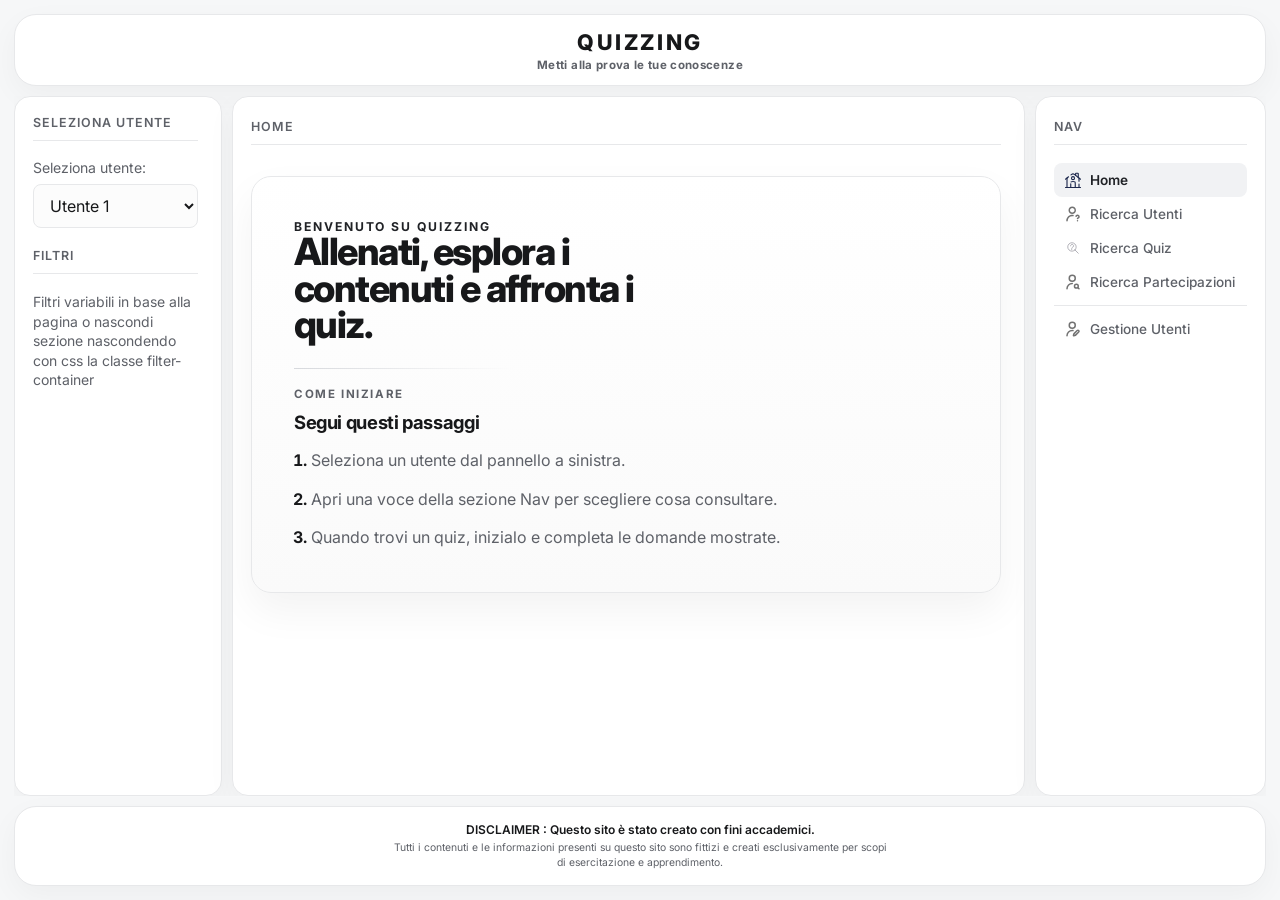
==== Homework-1/index.html @ 80f4985f "Setup PHP & sezione Home" ====
<!DOCTYPE html>
<html lang="it">
<head>
    <meta charset="UTF-8">
    <meta name="viewport" content="width=device-width, initial-scale=1.0">
    <title>QUIZZING</title>
    <link rel="stylesheet" href="style.css">
    <script src="main.js" defer></script>
</head>
<body>

    <header class="surface-block">
        <div class="header-title">QUIZZING</div>
        <div class="header-subtitle">Metti alla prova le tue conoscenze</div>
    </header>

    <main class="main-content">
        <aside class="panel left">
            <div class="panel-body">
                <div class="user-selection-container">
                    <h2>Seleziona Utente</h2>
                    <form class="user-selection">
                        <label for="user-selection">Seleziona utente:</label>
                        <select name="user-selection" id="user-selection">
                            <option value="">Utente 1</option>
                            <option value="">Utente 2</option>
                            <option value="">Utente 3</option>
                        </select>
                    </form> <!-- Form di selezione utente, manda utente attivo onChange senza submit-->
                </div>
                <br> <!-- Spazio momentaneo-->
                <div class="filter-container">
                    <h2>Filtri</h2>
                    <div class="cazzago">Filtri variabili in base alla pagina o nascondi sezione nascondendo con css la classe filter-container</div>
                </div>
            </div>
        </aside>
        
        <section class="panel center">
            <div class="panel-body">
                <h2 id="center-title">Home</h2>
                <div id="center-content" class="center-content" aria-live="polite"></div>
            </div>

            <template id="view-home-template">
                <section class="content-view content-view-home" data-view="Home">
                    <article class="home-card home-card-primary home-card-merged">
                        <p class="home-kicker">Benvenuto su Quizzing</p>
                        <h3 class="home-title">Allenati, esplora i contenuti e affronta i quiz.</h3>
                        <div class="home-divider"></div>
                        <p class="home-card-eyebrow">Come iniziare</p>
                        <h4 class="home-card-title">Segui questi passaggi</h4>
                        <ol class="home-steps">
                            <li>Seleziona un utente dal pannello a sinistra.</li>
                            <li>Apri una voce della sezione Nav per scegliere cosa consultare.</li>
                            <li>Quando trovi un quiz, inizialo e completa le domande mostrate.</li>
                        </ol>
                    </article>
                </section>
            </template>

            <template id="view-message-template">
                <section class="content-view content-view-message">
                    <p class="placeholder-copy" data-message-text></p>
                </section>
            </template>

            <template id="view-loading-template">
                <section class="content-view content-view-message">
                    <p class="placeholder-copy">Caricamento...</p>
                </section>
            </template>
        </section>
        
        <aside class="panel right">
            <nav class="panel-body" id="nav-panel" aria-label="Navigazione principale">
                <h2>Nav</h2>
                <a class="nav-item active" href="?view=home" data-route="home" data-title="Home" data-action="home" title="Home">
                    <img class="nav-icon" src="assets/home.svg" alt="">
                    <span class="nav-label">Home</span>
                </a>
                <a class="nav-item" href="?view=ricerca-utenti" data-route="ricerca-utenti" data-title="Ricerca Utenti" data-action="search_users" title="Ricerca Utenti">
                    <img class="nav-icon" src="assets/utenti.svg" alt="">
                    <span class="nav-label">Ricerca Utenti</span>
                </a>
                <a class="nav-item" href="?view=ricerca-quiz" data-route="ricerca-quiz" data-title="Ricerca Quiz" data-action="search_quizzes" title="Ricerca Quiz">
                    <img class="nav-icon" src="assets/quiz.svg" alt="">
                    <span class="nav-label">Ricerca Quiz</span>
                </a>
                <a class="nav-item" href="?view=ricerca-partecipazioni" data-route="ricerca-partecipazioni" data-title="Ricerca Partecipazioni" data-action="search_participations" title="Ricerca Partecipazioni">
                    <img class="nav-icon" src="assets/partecipazioni.svg" alt="">
                    <span class="nav-label">Ricerca Partecipazioni</span>
                </a>
                <hr class="nav-separator">
                <a class="nav-item" href="?view=gestione-utenti" data-route="gestione-utenti" data-title="Gestione Utenti" data-action="manage_users" title="Gestione Utenti">
                    <img class="nav-icon" src="assets/gestione.svg" alt="">
                    <span class="nav-label">Gestione Utenti</span>
                </a>
            </nav>
        </aside>
    </main>

    <footer class="surface-block">
        <div class="footer-title">DISCLAIMER : Questo sito è stato creato con fini accademici.</div>
        <div class="footer-subtitle">Tutti i contenuti e le informazioni presenti su questo sito sono fittizi e creati esclusivamente per scopi di esercitazione e apprendimento.</div>
    </footer>

</body>
</html>
---- Homework-1/style.css ----
/* ─── Google Font ─────────────────────────────────────────────── */
@import url('https://fonts.googleapis.com/css2?family=Inter:wght@300;400;500;600;700;800&display=swap');

/* ─── Reset ──────────────────────────────────────────────────── */
* {
    box-sizing: border-box;
    margin: 0;
    padding: 0;
}

[hidden] {
    display: none !important;
}

/* ─── Design Tokens ───────────────────────────────────────────── */
:root {
    --bg:              #f6f7f8;
    --surface:         #ffffff;
    --surface-raised:  #fcfcfc;
    --border:          #e7e8ea;
    --text-primary:    #17181a;
    --text-secondary:  #5e6168;
    --accent:          #202226;
    --accent-light:    #f1f2f4;
    --radius-sm:       8px;
    --radius-md:       16px;
    --radius-lg:       22px;
    --shadow-sm:       0 10px 30px rgba(15, 18, 24, .04);
    --shadow-md:       0 18px 50px rgba(15, 18, 24, .08);
    --header-height:   72px;
    --footer-height:   80px;
    --outer-gap:       14px;
    --panel-gap:       10px;
}

/* ─── Base ────────────────────────────────────────────────────── */
html, body {
    height: 100%;
    font-family: 'Inter', sans-serif;
    -webkit-font-smoothing: antialiased;
}

body {
    height: 100vh;
    display: grid;
    grid-template-rows: var(--header-height) minmax(0, 1fr) var(--footer-height);
    background-color: var(--bg);
    color: var(--text-primary);
    overflow: hidden;
    padding: var(--outer-gap);
    gap: var(--panel-gap);
}

/* ─── Header ──────────────────────────────────────────────────── */
header {
    display: flex;
    flex-direction: column;
    align-items: center;
    justify-content: center;
    gap: 3px;
    background: var(--surface);
    border-radius: var(--radius-lg);
    box-shadow: var(--shadow-sm);
    border: 1px solid var(--border);
    overflow: hidden;        /* non sfora mai la riga del grid */
    flex-shrink: 0;           /* non si restringe su zoom */
}

.header-title {
    font-size: 1.35rem;
    font-weight: 800;
    letter-spacing: 0.12em;
    color: var(--text-primary);
    text-align: center;
}

.header-subtitle {
    font-size: 0.72rem;
    font-weight: bold;
    color: var(--text-secondary);
    letter-spacing: 0.03em;
    text-align: center;
}

/* ─── Main layout ─────────────────────────────────────────────── */
.main-content {
    display: grid;
    grid-template-columns: 1.35fr minmax(0, 5.15fr) 1.5fr;
    min-height: 0;
    min-width: 0;             /* evita overflow celle grid */
    overflow: hidden;
    gap: var(--panel-gap);
}

/* ─── Panels ──────────────────────────────────────────────────── */
/*
 * .panel  → outer shell: border-radius + overflow:hidden agisce come clip mask.
 * .panel-body → inner scroll: scrollbar rimane dentro i bordi arrotondati.
 */
.panel {
    background: var(--surface);
    border-radius: var(--radius-md);
    border: 1px solid var(--border);
    box-shadow: var(--shadow-sm);
    overflow: hidden;
    display: flex;
    flex-direction: column;
    min-height: 0;
    min-width: 0;             /* evita overflow nelle celle grid */
    transition: box-shadow .2s ease;
}

.panel:hover {
    box-shadow: var(--shadow-md);
}

.panel-body {
    flex: 1;
    overflow-y: auto;
    overflow-x: hidden;
    scrollbar-gutter: stable;
    padding: 22px 18px;
    display: flex;
    flex-direction: column;
    align-items: flex-start;
    min-height: 0;
}

/* Il nav panel non ha contenuto scrollabile normalmente:
   scrollbar-gutter:auto evita che il gutter riservato (5-17px)
   falsi la misurazione del troncamento a certi zoom level */
#nav-panel {
    scrollbar-gutter: auto;
}

.left .panel-body {
    align-items: stretch;
    padding: clamp(14px, 1.4vw, 22px);
}

/* ─── Custom scrollbar ────────────────────────────────────────── */
.panel-body::-webkit-scrollbar {
    width: 5px;
}
.panel-body::-webkit-scrollbar-track {
    background: transparent;
}
.panel-body::-webkit-scrollbar-thumb {
    background: #d1d5db;
    border-radius: 99px;
}
.panel-body::-webkit-scrollbar-thumb:hover {
    background: #9ca3af;
}

/* ─── Panel headings ──────────────────────────────────────────── */
h2 {
    font-size: 0.78rem;
    font-weight: 600;
    letter-spacing: 0.08em;
    text-transform: uppercase;
    color: var(--text-secondary);
    margin-bottom: 18px;
    padding-bottom: 10px;
    border-bottom: 1px solid var(--border);
    width: 100%;
    overflow-wrap: break-word;    /* titoli lunghi vanno a capo, non sforan */
    min-width: 0;
}

.left h2,
.left label,
.left .cazzago {
    overflow-wrap: anywhere;
    word-break: break-word;
}

.left h2 {
    font-size: clamp(0.7rem, 0.55rem + 0.35vw, 0.78rem);
    letter-spacing: clamp(0.03em, 0.02em + 0.1vw, 0.08em);
}

.user-selection-container,
.filter-container,
.user-selection {
    width: 100%;
    min-width: 0;
}

.user-selection {
    display: flex;
    flex-direction: column;
    gap: 8px;
}

.left label {
    display: block;
    width: 100%;
    font-size: clamp(0.76rem, 0.62rem + 0.35vw, 0.88rem);
    color: var(--text-secondary);
}

.left select {
    width: 100%;
    min-width: 0;
    max-width: 100%;
    padding: clamp(8px, 0.8vw, 10px) clamp(10px, 1vw, 12px);
    border: 1px solid var(--border);
    border-radius: var(--radius-sm);
    background: var(--surface-raised);
    color: var(--text-primary);
    font: inherit;
}

.left .cazzago {
    width: 100%;
    min-width: 0;
    font-size: clamp(0.74rem, 0.62rem + 0.32vw, 0.88rem);
    line-height: 1.4;
    color: var(--text-secondary);
}

.center-content {
    width: 100%;
    min-width: 0;
}

.content-view {
    width: 100%;
    min-width: 0;
}

.content-view-message {
    padding: clamp(8px, 1vw, 16px) 0;
}

.content-view-home {
    display: flex;
    flex-direction: column;
    gap: 0;
    padding: clamp(8px, 1vw, 16px) 0 6px;
}

.home-kicker {
    font-size: 0.76rem;
    font-weight: 700;
    letter-spacing: 0.16em;
    text-transform: uppercase;
    color: var(--accent);
}

.home-title {
    max-width: 16ch;
    font-size: clamp(2rem, 1.55rem + 1vw, 3rem);
    line-height: 0.98;
    font-weight: 800;
    letter-spacing: -0.04em;
    color: var(--text-primary);
}

.placeholder-copy {
    font-size: 0.98rem;
    line-height: 1.75;
    color: var(--text-secondary);
    max-width: 64ch;
}

.home-card {
    background: var(--surface-raised);
    border: 1px solid var(--border);
    border-radius: 20px;
    padding: 22px 22px 20px;
    box-shadow: 0 10px 24px rgba(15, 18, 24, .035);
}

.home-card-primary {
    background: linear-gradient(180deg, #ffffff 0%, #fafafa 100%);
}

.home-card-merged {
    padding: clamp(28px, 4vw, 42px);
    box-shadow: 0 18px 40px rgba(15, 18, 24, .05);
}

.home-divider {
    width: min(220px, 40%);
    height: 1px;
    margin: 24px 0 18px;
    background: linear-gradient(90deg, #d7d9dd 0%, rgba(215, 217, 221, 0) 100%);
}

.home-card-eyebrow {
    margin-bottom: 10px;
    font-size: 0.72rem;
    font-weight: 700;
    letter-spacing: 0.14em;
    text-transform: uppercase;
    color: var(--text-secondary);
}

.home-card-title {
    margin-bottom: 14px;
    font-size: 1.15rem;
    font-weight: 700;
    letter-spacing: -0.02em;
    color: var(--text-primary);
}

.home-card-copy {
    font-size: 0.95rem;
    line-height: 1.7;
    color: var(--text-secondary);
}

.home-steps {
    padding-left: 1.1rem;
    display: grid;
    gap: 12px;
    color: var(--text-secondary);
    line-height: 1.65;
    max-width: 58ch;
}

.home-steps li::marker {
    color: var(--text-primary);
    font-weight: 700;
}

@media (max-width: 980px) {
    .home-title {
        max-width: none;
    }
}

/* ─── Footer ──────────────────────────────────────────────────── */
footer {
    display: flex;
    flex-direction: column;
    align-items: center;
    justify-content: center;
    gap: 4px;
    background: var(--surface);
    border-radius: var(--radius-lg);
    box-shadow: var(--shadow-sm);
    border: 1px solid var(--border);
    padding-inline: 20px;
    overflow: hidden;        /* non sfora mai la riga del grid */
    flex-shrink: 0;           /* non si restringe su zoom */
    min-height: var(--footer-height);
}

.footer-title {
    font-size: 0.75rem;
    font-weight: 600;
    color: var(--text-primary);
    text-align: center;
    white-space: nowrap;
}

.footer-subtitle {
    font-size: 0.65rem;
    font-weight: 400;
    color: var(--text-secondary);
    text-align: center;
    line-height: 1.4;
    max-width: 72ch;
}

/* ─── Nav items ───────────────────────────────────────────────── */
.nav-item {
    width: 100%;
    padding: 8px 10px;
    border-radius: var(--radius-sm);
    font-size: 0.85rem;
    font-weight: 500;
    color: var(--text-secondary);
    text-decoration: none;
    cursor: pointer;
    transition: background .15s ease, color .15s ease;
    flex-shrink: 0;
    /* white-space/overflow/text-overflow vanno su .nav-label, non qui:
       su un flex container non hanno l'effetto di ellipsis sui figli */
}

.nav-item:hover {
    background: var(--bg);
    color: var(--text-primary);
}

.nav-item.active {
    background: var(--accent-light);
    color: var(--accent);
    font-weight: 600;
}

.nav-separator {
    width: 100%;
    border: none;
    border-top: 1px solid var(--border);
    margin: 6px 0;
}

/* ─── Nav icon + label ────────────────────────────────────────── */
.nav-item {
    /* Override: flex row per affiancare icona e testo */
    display: flex;
    align-items: center;
    gap: 8px;
}

.nav-icon {
    width: 18px;
    height: 18px;
    flex-shrink: 0;
    object-fit: contain;
    opacity: 0.55;
    transition: opacity .15s ease;
}

.nav-item:hover   .nav-icon,
.nav-item.active  .nav-icon {
    opacity: 1;
}

.nav-label {
    flex: 1;
    overflow: hidden;
    text-overflow: ellipsis;
    white-space: nowrap;
    transition: opacity .15s ease, max-width .2s ease;
}

/* ─── Icon-only mode (attivato da JS via ResizeObserver) ─────── */
#nav-panel.icon-only .nav-item {
    justify-content: center;
}

#nav-panel.icon-only .nav-label {
    display: none;
}

#nav-panel.icon-only .nav-icon {
    width: 22px;
    height: 22px;
    opacity: 0.7;
}

#nav-panel.icon-only .nav-item.active .nav-icon,
#nav-panel.icon-only .nav-item:hover  .nav-icon {
    opacity: 1;
}
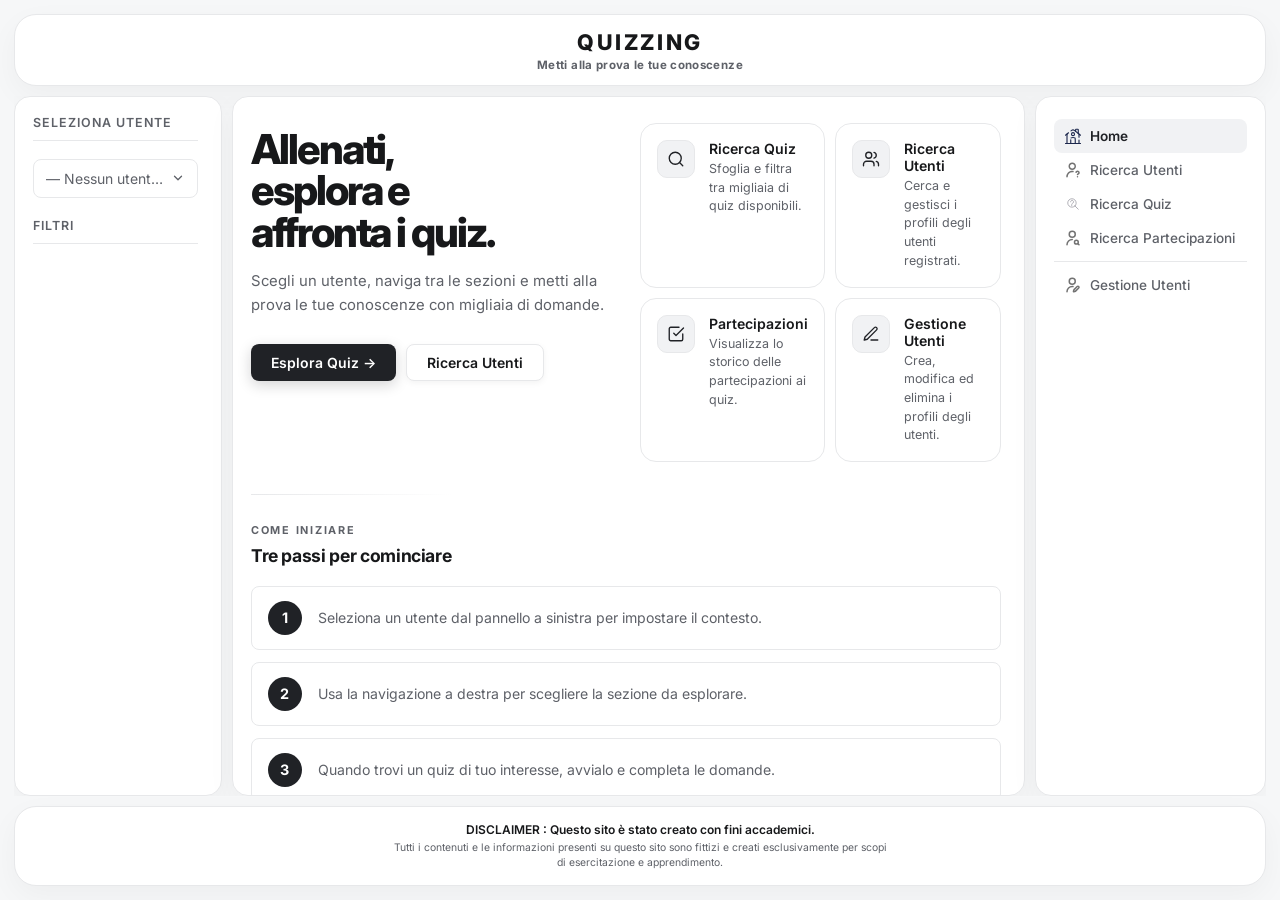
==== commit 9fe6f98e: "feat: enhance user selection with custom dropdown and sync functionality. New home page" ====
--- a/Homework-1/index.html
+++ b/Homework-1/index.html
@@ -19,44 +19,112 @@
             <div class="panel-body">
                 <div class="user-selection-container">
                     <h2>Seleziona Utente</h2>
-                    <form class="user-selection">
-                        <label for="user-selection">Seleziona utente:</label>
-                        <select name="user-selection" id="user-selection">
-                            <option value="">Utente 1</option>
-                            <option value="">Utente 2</option>
-                            <option value="">Utente 3</option>
+                    <div class="custom-select-wrapper">
+                        <!-- Select nativo wrappato: gestisce valore, onChange, accessibilità. Stile coerente -->
+                        <select name="user-selection" id="user-selection" class="custom-select-native">
+                            <option value="">— Nessun utente —</option>
+                            <option value="1">Utente 1</option>
+                            <option value="2">Utente 2</option>
+                            <option value="3">Utente 3</option>
                         </select>
-                    </form> <!-- Form di selezione utente, manda utente attivo onChange senza submit-->
+                        <!-- Layer visivo custom -->
+                        <div class="custom-select-trigger" aria-hidden="true">
+                            <span class="custom-select-value">— Nessun utente —</span>
+                            <svg class="custom-select-chevron" viewBox="0 0 16 16" fill="none" xmlns="http://www.w3.org/2000/svg">
+                                <path d="M4 6l4 4 4-4" stroke="currentColor" stroke-width="1.5" stroke-linecap="round" stroke-linejoin="round"/>
+                            </svg>
+                        </div>
+                    </div> <!-- custom-select-wrapper -->
                 </div>
-                <br> <!-- Spazio momentaneo-->
                 <div class="filter-container">
                     <h2>Filtri</h2>
-                    <div class="cazzago">Filtri variabili in base alla pagina o nascondi sezione nascondendo con css la classe filter-container</div>
+                    <!-- I filtri vengono iniettati via JS in base alla pagina attiva -->
                 </div>
             </div>
         </aside>
         
         <section class="panel center">
             <div class="panel-body">
-                <h2 id="center-title">Home</h2>
+                <h2 id="center-title" class="center-title">Home</h2>
                 <div id="center-content" class="center-content" aria-live="polite"></div>
             </div>
 
             <template id="view-home-template">
-                <section class="content-view content-view-home" data-view="Home">
-                    <article class="home-card home-card-primary home-card-merged">
-                        <p class="home-kicker">Benvenuto su Quizzing</p>
-                        <h3 class="home-title">Allenati, esplora i contenuti e affronta i quiz.</h3>
-                        <div class="home-divider"></div>
-                        <p class="home-card-eyebrow">Come iniziare</p>
-                        <h4 class="home-card-title">Segui questi passaggi</h4>
-                        <ol class="home-steps">
-                            <li>Seleziona un utente dal pannello a sinistra.</li>
-                            <li>Apri una voce della sezione Nav per scegliere cosa consultare.</li>
-                            <li>Quando trovi un quiz, inizialo e completa le domande mostrate.</li>
-                        </ol>
-                    </article>
-                </section>
+                <article class="home-card">
+
+                    <!-- Hero (due colonne: titolo a sinistra / feature cards a destra) -->
+                    <!-- Disposizione e titolo migliorabili -->
+                    <div class="home-hero">
+
+                        <div class="home-hero-lead">
+                            <h3 class="home-title">Allenati,<br>esplora e<br>affronta i quiz.</h3>
+                            <p class="home-subtitle">Scegli un utente, naviga tra le sezioni e metti alla prova le tue conoscenze con migliaia di domande.</p>
+                            <div class="home-cta-row">
+                                <a class="home-cta-primary" href="?view=ricerca-quiz" data-route="ricerca-quiz">Esplora Quiz →</a>
+                                <a class="home-cta-secondary" href="?view=ricerca-utenti" data-route="ricerca-utenti">Ricerca Utenti</a>
+                            </div>
+                        </div>
+
+                        <div class="home-features">
+                            <div class="home-feature-card">
+                                <div class="home-feature-icon">
+                                    <svg viewBox="0 0 24 24" fill="none" stroke="currentColor" stroke-width="1.8" stroke-linecap="round" stroke-linejoin="round">
+                                        <circle cx="11" cy="11" r="8"/><path d="m21 21-4.3-4.3"/>
+                                    </svg>
+                                </div>
+                                <div>
+                                    <p class="home-feature-label">Ricerca Quiz</p>
+                                    <p class="home-feature-desc">Sfoglia e filtra tra migliaia di quiz disponibili.</p>
+                                </div>
+                            </div>
+                            <div class="home-feature-card">
+                                <div class="home-feature-icon">
+                                    <svg viewBox="0 0 24 24" fill="none" stroke="currentColor" stroke-width="1.8" stroke-linecap="round" stroke-linejoin="round">
+                                        <path d="M16 21v-2a4 4 0 0 0-4-4H6a4 4 0 0 0-4 4v2"/><circle cx="9" cy="7" r="4"/><path d="M22 21v-2a4 4 0 0 0-3-3.87"/><path d="M16 3.13a4 4 0 0 1 0 7.75"/>
+                                    </svg>
+                                </div>
+                                <div>
+                                    <p class="home-feature-label">Ricerca Utenti</p>
+                                    <p class="home-feature-desc">Cerca e gestisci i profili degli utenti registrati.</p>
+                                </div>
+                            </div>
+                            <div class="home-feature-card">
+                                <div class="home-feature-icon">
+                                    <svg viewBox="0 0 24 24" fill="none" stroke="currentColor" stroke-width="1.8" stroke-linecap="round" stroke-linejoin="round">
+                                        <path d="M9 11l3 3L22 4"/><path d="M21 12v7a2 2 0 0 1-2 2H5a2 2 0 0 1-2-2V5a2 2 0 0 1 2-2h11"/>
+                                    </svg>
+                                </div>
+                                <div>
+                                    <p class="home-feature-label">Partecipazioni</p>
+                                    <p class="home-feature-desc">Visualizza lo storico delle partecipazioni ai quiz.</p>
+                                </div>
+                            </div>
+                            <div class="home-feature-card">
+                                <div class="home-feature-icon">
+                                    <svg viewBox="0 0 24 24" fill="none" stroke="currentColor" stroke-width="1.8" stroke-linecap="round" stroke-linejoin="round">
+                                        <path d="M12 20h9"/><path d="M16.5 3.5a2.121 2.121 0 0 1 3 3L7 19l-4 1 1-4L16.5 3.5z"/>
+                                    </svg>
+                                </div>
+                                <div>
+                                    <p class="home-feature-label">Gestione Utenti</p>
+                                    <p class="home-feature-desc">Crea, modifica ed elimina i profili degli utenti.</p>
+                                </div>
+                            </div>
+                        </div>
+
+                    </div>
+
+                    <div class="home-divider"></div>
+
+                    <!-- Guida per l'uso -->
+                    <p class="home-card-eyebrow">Come iniziare</p>
+                    <h4 class="home-card-title">Tre passi per cominciare</h4>
+                    <ol class="home-steps">
+                        <li>Seleziona un utente dal pannello a sinistra per impostare il contesto.</li>
+                        <li>Usa la navigazione a destra per scegliere la sezione da esplorare.</li>
+                        <li>Quando trovi un quiz di tuo interesse, avvialo e completa le domande.</li>
+                    </ol>
+                </article>
             </template>
 
             <template id="view-message-template">
@@ -74,7 +142,6 @@
         
         <aside class="panel right">
             <nav class="panel-body" id="nav-panel" aria-label="Navigazione principale">
-                <h2>Nav</h2>
                 <a class="nav-item active" href="?view=home" data-route="home" data-title="Home" data-action="home" title="Home">
                     <img class="nav-icon" src="assets/home.svg" alt="">
                     <span class="nav-label">Home</span>
--- a/Homework-1/style.css
+++ b/Homework-1/style.css
@@ -136,6 +136,7 @@
 .left .panel-body {
     align-items: stretch;
     padding: clamp(14px, 1.4vw, 22px);
+    gap: 20px;
 }
 
 /* ─── Custom scrollbar ────────────────────────────────────────── */
@@ -164,13 +165,17 @@
     padding-bottom: 10px;
     border-bottom: 1px solid var(--border);
     width: 100%;
-    overflow-wrap: break-word;    /* titoli lunghi vanno a capo, non sforan */
+    overflow-wrap: break-word;
     min-width: 0;
 }
 
+/* Center title hidden on home view */
+.center-title--hidden {
+    display: none;
+}
+
 .left h2,
-.left label,
-.left .cazzago {
+.left label {
     overflow-wrap: anywhere;
     word-break: break-word;
 }
@@ -181,43 +186,84 @@
 }
 
 .user-selection-container,
-.filter-container,
-.user-selection {
+.filter-container {
     width: 100%;
     min-width: 0;
 }
 
-.user-selection {
-    display: flex;
-    flex-direction: column;
+/* ─── Custom select ───────────────────────────────────────── */
+.custom-select-wrapper {
+    position: relative;
+    width: 100%;
+    min-width: 0;
+}
+
+/* Il <select> nativo copre tutto il wrapper: invisibile ma cliccabile */
+.custom-select-native {
+    position: absolute;
+    inset: 0;
+    width: 100%;
+    height: 100%;
+    opacity: 0;
+    cursor: pointer;
+    z-index: 1;
+    font: inherit;
+}
+
+/* Layer visivo */
+.custom-select-trigger {
+    display: flex;
+    align-items: center;
+    justify-content: space-between;
     gap: 8px;
-}
-
-.left label {
-    display: block;
-    width: 100%;
-    font-size: clamp(0.76rem, 0.62rem + 0.35vw, 0.88rem);
-    color: var(--text-secondary);
-}
-
-.left select {
-    width: 100%;
+    padding: 10px 12px;
+    border: 1px solid var(--border);
+    border-radius: var(--radius-sm);
+    background: var(--surface);
+    color: var(--text-primary);
+    font-size: 0.875rem;
+    font-weight: 500;
+    cursor: pointer;
+    transition: border-color .15s ease, box-shadow .15s ease;
     min-width: 0;
-    max-width: 100%;
-    padding: clamp(8px, 0.8vw, 10px) clamp(10px, 1vw, 12px);
-    border: 1px solid var(--border);
-    border-radius: var(--radius-sm);
-    background: var(--surface-raised);
-    color: var(--text-primary);
-    font: inherit;
-}
-
-.left .cazzago {
-    width: 100%;
+    user-select: none;
+}
+
+/* Focus ring: scatta quando il <select> nativo ha focus */
+.custom-select-wrapper:focus-within .custom-select-trigger {
+    border-color: var(--accent);
+    box-shadow: 0 0 0 3px rgba(32, 34, 38, 0.1);
+}
+
+.custom-select-wrapper:hover .custom-select-trigger {
+    border-color: #c4c6ca;
+}
+
+.custom-select-value {
+    flex: 1;
+    overflow: hidden;
+    text-overflow: ellipsis;
+    white-space: nowrap;
     min-width: 0;
-    font-size: clamp(0.74rem, 0.62rem + 0.32vw, 0.88rem);
-    line-height: 1.4;
-    color: var(--text-secondary);
+}
+
+/* Opzione vuota (placeholder) */
+.custom-select-wrapper.is-placeholder .custom-select-value {
+    color: var(--text-secondary);
+    font-weight: 400;
+}
+
+.custom-select-chevron {
+    width: 14px;
+    height: 14px;
+    flex-shrink: 0;
+    color: var(--text-secondary);
+    transition: transform .2s ease;
+}
+
+/* Ruota la freccia quando il select è aperto (focus) */
+.custom-select-wrapper:focus-within .custom-select-chevron {
+    transform: rotate(180deg);
 }
 
 .center-content {
@@ -234,101 +280,253 @@
     padding: clamp(8px, 1vw, 16px) 0;
 }
 
-.content-view-home {
+.placeholder-copy {
+    font-size: 0.98rem;
+    line-height: 1.75;
+    color: var(--text-secondary);
+    max-width: 64ch;
+}
+
+/* ─── Home card (wrapper) ──────────────────────────────────── */
+.home-card {
+    background: transparent;
+    border: none;
+    border-radius: 0;
+    padding: 4px 0 32px;
+    box-shadow: none;
+    animation: home-fade-in .45s ease both;
+    width: 100%;
+}
+
+@keyframes home-fade-in {
+    from { opacity: 0; transform: translateY(10px); }
+    to   { opacity: 1; transform: translateY(0); }
+}
+
+/* ─── Home hero (two-column grid) ───────────────────────────── */
+.home-hero {
+    display: grid;
+    grid-template-columns: 1fr 1fr;
+    gap: 28px;
+    align-items: start;
+    width: 100%;
+}
+
+/* Left column: title + subtitle + CTAs */
+.home-hero-lead {
     display: flex;
     flex-direction: column;
-    gap: 0;
-    padding: clamp(8px, 1vw, 16px) 0 6px;
-}
-
-.home-kicker {
-    font-size: 0.76rem;
+    align-items: flex-start;
+    padding-top: 6px;   /* align optically with card tops */
+}
+
+.home-title {
+    font-size: clamp(1.7rem, 1.3rem + 1.6vw, 3rem);
+    line-height: 1.0;
+    font-weight: 800;
+    letter-spacing: -0.05em;
+    color: var(--text-primary);
+    margin-bottom: 16px;
+    animation: home-fade-in .4s .05s ease both;
+}
+
+.home-subtitle {
+    font-size: 0.93rem;
+    line-height: 1.65;
+    color: var(--text-secondary);
+    max-width: 52ch;
+    margin-bottom: 26px;
+    animation: home-fade-in .4s .1s ease both;
+}
+
+/* CTA buttons */
+.home-cta-row {
+    display: flex;
+    gap: 10px;
+    flex-wrap: wrap;
+    animation: home-fade-in .4s .15s ease both;
+}
+
+.home-cta-primary,
+.home-cta-secondary {
+    display: inline-flex;
+    align-items: center;
+    gap: 6px;
+    padding: 9px 20px;
+    border-radius: var(--radius-sm);
+    font-size: 0.875rem;
+    font-weight: 600;
+    text-decoration: none;
+    transition: transform .15s ease, box-shadow .15s ease, background .15s ease;
+    cursor: pointer;
+}
+
+.home-cta-primary {
+    background: var(--accent);
+    color: #fff;
+    box-shadow: 0 4px 14px rgba(15, 18, 24, .18);
+}
+
+.home-cta-primary:hover {
+    transform: translateY(-1px);
+    box-shadow: 0 8px 22px rgba(15, 18, 24, .22);
+}
+
+.home-cta-secondary {
+    background: var(--surface);
+    color: var(--text-primary);
+    border: 1px solid var(--border);
+    box-shadow: 0 2px 6px rgba(15, 18, 24, .05);
+}
+
+.home-cta-secondary:hover {
+    background: var(--bg);
+    transform: translateY(-1px);
+}
+
+/* ─── Divider ──────────────────────────────────────────────── */
+.home-divider {
+    width: min(200px, 40%);
+    height: 1px;
+    margin: 32px 0 28px;
+    background: linear-gradient(90deg, var(--border) 0%, rgba(231, 232, 234, 0) 100%);
+}
+
+/* ─── Eyebrow / section heading ────────────────────────────── */
+.home-card-eyebrow {
+    margin-bottom: 8px;
+    font-size: 0.68rem;
     font-weight: 700;
     letter-spacing: 0.16em;
     text-transform: uppercase;
-    color: var(--accent);
-}
-
-.home-title {
-    max-width: 16ch;
-    font-size: clamp(2rem, 1.55rem + 1vw, 3rem);
-    line-height: 0.98;
-    font-weight: 800;
-    letter-spacing: -0.04em;
-    color: var(--text-primary);
-}
-
-.placeholder-copy {
-    font-size: 0.98rem;
-    line-height: 1.75;
-    color: var(--text-secondary);
-    max-width: 64ch;
-}
-
-.home-card {
-    background: var(--surface-raised);
-    border: 1px solid var(--border);
-    border-radius: 20px;
-    padding: 22px 22px 20px;
-    box-shadow: 0 10px 24px rgba(15, 18, 24, .035);
-}
-
-.home-card-primary {
-    background: linear-gradient(180deg, #ffffff 0%, #fafafa 100%);
-}
-
-.home-card-merged {
-    padding: clamp(28px, 4vw, 42px);
-    box-shadow: 0 18px 40px rgba(15, 18, 24, .05);
-}
-
-.home-divider {
-    width: min(220px, 40%);
-    height: 1px;
-    margin: 24px 0 18px;
-    background: linear-gradient(90deg, #d7d9dd 0%, rgba(215, 217, 221, 0) 100%);
-}
-
-.home-card-eyebrow {
-    margin-bottom: 10px;
-    font-size: 0.72rem;
-    font-weight: 700;
-    letter-spacing: 0.14em;
-    text-transform: uppercase;
     color: var(--text-secondary);
 }
 
 .home-card-title {
-    margin-bottom: 14px;
-    font-size: 1.15rem;
+    margin-bottom: 20px;
+    font-size: 1.1rem;
     font-weight: 700;
     letter-spacing: -0.02em;
     color: var(--text-primary);
 }
 
-.home-card-copy {
-    font-size: 0.95rem;
-    line-height: 1.7;
-    color: var(--text-secondary);
-}
-
+/* ─── Feature cards grid (right column of hero) ────────────── */
+.home-features {
+    display: grid;
+    grid-template-columns: 1fr 1fr;
+    gap: 10px;
+    align-content: start;
+}
+
+.home-feature-card {
+    display: flex;
+    align-items: flex-start;
+    gap: 14px;
+    padding: 16px;
+    border: 1px solid var(--border);
+    border-radius: var(--radius-md);
+    background: var(--surface);
+    transition: box-shadow .18s ease, transform .18s ease, border-color .18s ease;
+    animation: home-fade-in .4s ease both;
+}
+
+.home-feature-card:hover {
+    box-shadow: 0 6px 20px rgba(15, 18, 24, .07);
+    transform: translateY(-2px);
+    border-color: #d0d2d6;
+}
+
+.home-feature-icon {
+    flex-shrink: 0;
+    width: 38px;
+    height: 38px;
+    border-radius: 10px;
+    background: var(--accent-light);
+    border: 1px solid var(--border);
+    display: flex;
+    align-items: center;
+    justify-content: center;
+    color: var(--accent);
+}
+
+.home-feature-icon svg {
+    width: 18px;
+    height: 18px;
+}
+
+.home-feature-label {
+    font-size: 0.88rem;
+    font-weight: 600;
+    color: var(--text-primary);
+    margin-bottom: 3px;
+}
+
+.home-feature-desc {
+    font-size: 0.78rem;
+    line-height: 1.5;
+    color: var(--text-secondary);
+}
+
+/* ─── Steps ────────────────────────────────────────────────── */
 .home-steps {
-    padding-left: 1.1rem;
+    list-style: none;
+    padding: 0;
+    margin: 0;
+    counter-reset: step;
     display: grid;
     gap: 12px;
-    color: var(--text-secondary);
-    line-height: 1.65;
-    max-width: 58ch;
-}
-
-.home-steps li::marker {
-    color: var(--text-primary);
+    width: 100%;
+}
+
+.home-steps li {
+    counter-increment: step;
+    display: grid;
+    grid-template-columns: auto 1fr;
+    gap: 16px;
+    align-items: center;
+    padding: 14px 16px;
+    border: 1px solid var(--border);
+    border-radius: var(--radius-sm);
+    background: var(--surface);
+    font-size: 0.88rem;
+    line-height: 1.55;
+    color: var(--text-secondary);
+    transition: border-color .18s ease, background .18s ease;
+}
+
+.home-steps li:hover {
+    border-color: #cfd1d5;
+    background: var(--bg);
+}
+
+.home-steps li::before {
+    content: counter(step);
+    display: flex;
+    align-items: center;
+    justify-content: center;
+    width: 34px;
+    height: 34px;
+    border-radius: 50%;
+    background: var(--accent);
+    color: #fff;
     font-weight: 700;
+    font-size: 0.9rem;
+    flex-shrink: 0;
 }
 
 @media (max-width: 980px) {
-    .home-title {
-        max-width: none;
+    /* Hero stacks vertically: lead on top, feature cards below */
+    .home-hero {
+        grid-template-columns: 1fr;
+    }
+    .home-features {
+        grid-template-columns: 1fr 1fr;
+    }
+}
+
+@media (max-width: 620px) {
+    .home-features {
+        grid-template-columns: 1fr;
     }
 }
 
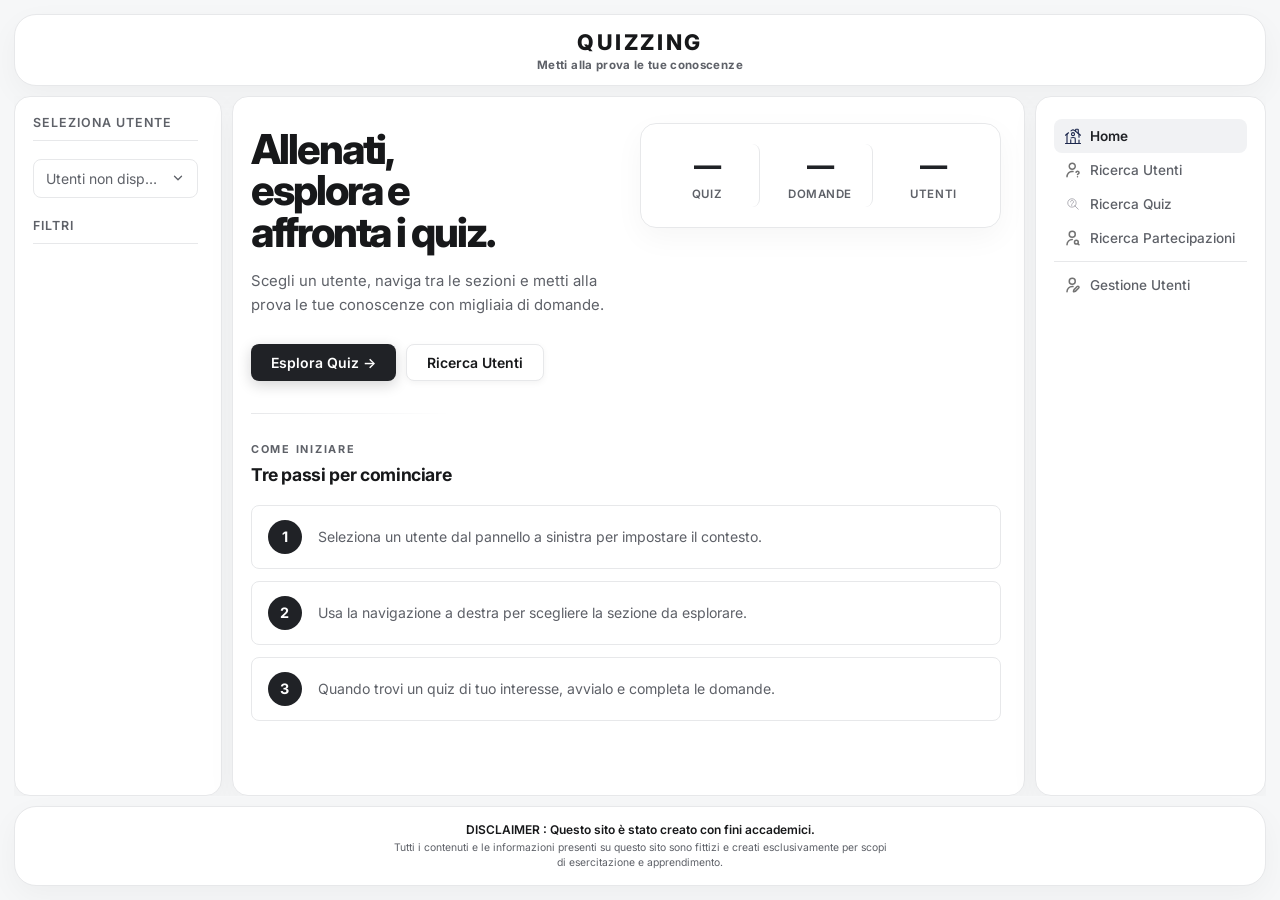
==== commit c85153ed: "feat: update homepage UI to replace feature cards with a compact statistics display" ====
--- a/Homework-1/index.html
+++ b/Homework-1/index.html
@@ -1,5 +1,6 @@
 <!DOCTYPE html>
 <html lang="it">
+
 <head>
     <meta charset="UTF-8">
     <meta name="viewport" content="width=device-width, initial-scale=1.0">
@@ -7,6 +8,7 @@
     <link rel="stylesheet" href="style.css">
     <script src="main.js" defer></script>
 </head>
+
 <body>
 
     <header class="surface-block">
@@ -30,8 +32,10 @@
                         <!-- Layer visivo custom -->
                         <div class="custom-select-trigger" aria-hidden="true">
                             <span class="custom-select-value">— Nessun utente —</span>
-                            <svg class="custom-select-chevron" viewBox="0 0 16 16" fill="none" xmlns="http://www.w3.org/2000/svg">
-                                <path d="M4 6l4 4 4-4" stroke="currentColor" stroke-width="1.5" stroke-linecap="round" stroke-linejoin="round"/>
+                            <svg class="custom-select-chevron" viewBox="0 0 16 16" fill="none"
+                                xmlns="http://www.w3.org/2000/svg">
+                                <path d="M4 6l4 4 4-4" stroke="currentColor" stroke-width="1.5" stroke-linecap="round"
+                                    stroke-linejoin="round" />
                             </svg>
                         </div>
                     </div> <!-- custom-select-wrapper -->
@@ -42,7 +46,7 @@
                 </div>
             </div>
         </aside>
-        
+
         <section class="panel center">
             <div class="panel-body">
                 <h2 id="center-title" class="center-title">Home</h2>
@@ -58,60 +62,30 @@
 
                         <div class="home-hero-lead">
                             <h3 class="home-title">Allenati,<br>esplora e<br>affronta i quiz.</h3>
-                            <p class="home-subtitle">Scegli un utente, naviga tra le sezioni e metti alla prova le tue conoscenze con migliaia di domande.</p>
+                            <p class="home-subtitle">Scegli un utente, naviga tra le sezioni e metti alla prova le tue
+                                conoscenze con migliaia di domande.</p>
                             <div class="home-cta-row">
-                                <a class="home-cta-primary" href="?view=ricerca-quiz" data-route="ricerca-quiz">Esplora Quiz →</a>
-                                <a class="home-cta-secondary" href="?view=ricerca-utenti" data-route="ricerca-utenti">Ricerca Utenti</a>
+                                <a class="home-cta-primary" href="?view=ricerca-quiz" data-route="ricerca-quiz">Esplora
+                                    Quiz →</a>
+                                <a class="home-cta-secondary" href="?view=ricerca-utenti"
+                                    data-route="ricerca-utenti">Ricerca Utenti</a>
                             </div>
                         </div>
 
-                        <div class="home-features">
-                            <div class="home-feature-card">
-                                <div class="home-feature-icon">
-                                    <svg viewBox="0 0 24 24" fill="none" stroke="currentColor" stroke-width="1.8" stroke-linecap="round" stroke-linejoin="round">
-                                        <circle cx="11" cy="11" r="8"/><path d="m21 21-4.3-4.3"/>
-                                    </svg>
-                                </div>
-                                <div>
-                                    <p class="home-feature-label">Ricerca Quiz</p>
-                                    <p class="home-feature-desc">Sfoglia e filtra tra migliaia di quiz disponibili.</p>
-                                </div>
+                        <div class="home-stats-compact">
+                            <div class="stat-compact-item">
+                                <span class="stat-compact-value" id="stat-quiz">—</span>
+                                <span class="stat-compact-label">Quiz</span>
                             </div>
-                            <div class="home-feature-card">
-                                <div class="home-feature-icon">
-                                    <svg viewBox="0 0 24 24" fill="none" stroke="currentColor" stroke-width="1.8" stroke-linecap="round" stroke-linejoin="round">
-                                        <path d="M16 21v-2a4 4 0 0 0-4-4H6a4 4 0 0 0-4 4v2"/><circle cx="9" cy="7" r="4"/><path d="M22 21v-2a4 4 0 0 0-3-3.87"/><path d="M16 3.13a4 4 0 0 1 0 7.75"/>
-                                    </svg>
-                                </div>
-                                <div>
-                                    <p class="home-feature-label">Ricerca Utenti</p>
-                                    <p class="home-feature-desc">Cerca e gestisci i profili degli utenti registrati.</p>
-                                </div>
+                            <div class="stat-compact-item">
+                                <span class="stat-compact-value" id="stat-questions">—</span>
+                                <span class="stat-compact-label">Domande</span>
                             </div>
-                            <div class="home-feature-card">
-                                <div class="home-feature-icon">
-                                    <svg viewBox="0 0 24 24" fill="none" stroke="currentColor" stroke-width="1.8" stroke-linecap="round" stroke-linejoin="round">
-                                        <path d="M9 11l3 3L22 4"/><path d="M21 12v7a2 2 0 0 1-2 2H5a2 2 0 0 1-2-2V5a2 2 0 0 1 2-2h11"/>
-                                    </svg>
-                                </div>
-                                <div>
-                                    <p class="home-feature-label">Partecipazioni</p>
-                                    <p class="home-feature-desc">Visualizza lo storico delle partecipazioni ai quiz.</p>
-                                </div>
-                            </div>
-                            <div class="home-feature-card">
-                                <div class="home-feature-icon">
-                                    <svg viewBox="0 0 24 24" fill="none" stroke="currentColor" stroke-width="1.8" stroke-linecap="round" stroke-linejoin="round">
-                                        <path d="M12 20h9"/><path d="M16.5 3.5a2.121 2.121 0 0 1 3 3L7 19l-4 1 1-4L16.5 3.5z"/>
-                                    </svg>
-                                </div>
-                                <div>
-                                    <p class="home-feature-label">Gestione Utenti</p>
-                                    <p class="home-feature-desc">Crea, modifica ed elimina i profili degli utenti.</p>
-                                </div>
+                            <div class="stat-compact-item">
+                                <span class="stat-compact-value" id="stat-users">—</span>
+                                <span class="stat-compact-label">Utenti</span>
                             </div>
                         </div>
-
                     </div>
 
                     <div class="home-divider"></div>
@@ -139,27 +113,33 @@
                 </section>
             </template>
         </section>
-        
+
         <aside class="panel right">
             <nav class="panel-body" id="nav-panel" aria-label="Navigazione principale">
-                <a class="nav-item active" href="?view=home" data-route="home" data-title="Home" data-action="home" title="Home">
+                <a class="nav-item active" href="?view=home" data-route="home" data-title="Home" data-action="home"
+                    title="Home">
                     <img class="nav-icon" src="assets/home.svg" alt="">
                     <span class="nav-label">Home</span>
                 </a>
-                <a class="nav-item" href="?view=ricerca-utenti" data-route="ricerca-utenti" data-title="Ricerca Utenti" data-action="search_users" title="Ricerca Utenti">
+                <a class="nav-item" href="?view=ricerca-utenti" data-route="ricerca-utenti" data-title="Ricerca Utenti"
+                    data-action="search_users" title="Ricerca Utenti">
                     <img class="nav-icon" src="assets/utenti.svg" alt="">
                     <span class="nav-label">Ricerca Utenti</span>
                 </a>
-                <a class="nav-item" href="?view=ricerca-quiz" data-route="ricerca-quiz" data-title="Ricerca Quiz" data-action="search_quizzes" title="Ricerca Quiz">
+                <a class="nav-item" href="?view=ricerca-quiz" data-route="ricerca-quiz" data-title="Ricerca Quiz"
+                    data-action="search_quizzes" title="Ricerca Quiz">
                     <img class="nav-icon" src="assets/quiz.svg" alt="">
                     <span class="nav-label">Ricerca Quiz</span>
                 </a>
-                <a class="nav-item" href="?view=ricerca-partecipazioni" data-route="ricerca-partecipazioni" data-title="Ricerca Partecipazioni" data-action="search_participations" title="Ricerca Partecipazioni">
+                <a class="nav-item" href="?view=ricerca-partecipazioni" data-route="ricerca-partecipazioni"
+                    data-title="Ricerca Partecipazioni" data-action="search_participations"
+                    title="Ricerca Partecipazioni">
                     <img class="nav-icon" src="assets/partecipazioni.svg" alt="">
                     <span class="nav-label">Ricerca Partecipazioni</span>
                 </a>
                 <hr class="nav-separator">
-                <a class="nav-item" href="?view=gestione-utenti" data-route="gestione-utenti" data-title="Gestione Utenti" data-action="manage_users" title="Gestione Utenti">
+                <a class="nav-item" href="?view=gestione-utenti" data-route="gestione-utenti"
+                    data-title="Gestione Utenti" data-action="manage_users" title="Gestione Utenti">
                     <img class="nav-icon" src="assets/gestione.svg" alt="">
                     <span class="nav-label">Gestione Utenti</span>
                 </a>
@@ -169,8 +149,10 @@
 
     <footer class="surface-block">
         <div class="footer-title">DISCLAIMER : Questo sito è stato creato con fini accademici.</div>
-        <div class="footer-subtitle">Tutti i contenuti e le informazioni presenti su questo sito sono fittizi e creati esclusivamente per scopi di esercitazione e apprendimento.</div>
+        <div class="footer-subtitle">Tutti i contenuti e le informazioni presenti su questo sito sono fittizi e creati
+            esclusivamente per scopi di esercitazione e apprendimento.</div>
     </footer>
 
 </body>
-</html>
+
+</html>
--- a/Homework-1/style.css
+++ b/Homework-1/style.css
@@ -14,27 +14,28 @@
 
 /* ─── Design Tokens ───────────────────────────────────────────── */
 :root {
-    --bg:              #f6f7f8;
-    --surface:         #ffffff;
-    --surface-raised:  #fcfcfc;
-    --border:          #e7e8ea;
-    --text-primary:    #17181a;
-    --text-secondary:  #5e6168;
-    --accent:          #202226;
-    --accent-light:    #f1f2f4;
-    --radius-sm:       8px;
-    --radius-md:       16px;
-    --radius-lg:       22px;
-    --shadow-sm:       0 10px 30px rgba(15, 18, 24, .04);
-    --shadow-md:       0 18px 50px rgba(15, 18, 24, .08);
-    --header-height:   72px;
-    --footer-height:   80px;
-    --outer-gap:       14px;
-    --panel-gap:       10px;
+    --bg: #f6f7f8;
+    --surface: #ffffff;
+    --surface-raised: #fcfcfc;
+    --border: #e7e8ea;
+    --text-primary: #17181a;
+    --text-secondary: #5e6168;
+    --accent: #202226;
+    --accent-light: #f1f2f4;
+    --radius-sm: 8px;
+    --radius-md: 16px;
+    --radius-lg: 22px;
+    --shadow-sm: 0 10px 30px rgba(15, 18, 24, .04);
+    --shadow-md: 0 18px 50px rgba(15, 18, 24, .08);
+    --header-height: 72px;
+    --footer-height: 80px;
+    --outer-gap: 14px;
+    --panel-gap: 10px;
 }
 
 /* ─── Base ────────────────────────────────────────────────────── */
-html, body {
+html,
+body {
     height: 100%;
     font-family: 'Inter', sans-serif;
     -webkit-font-smoothing: antialiased;
@@ -62,8 +63,10 @@
     border-radius: var(--radius-lg);
     box-shadow: var(--shadow-sm);
     border: 1px solid var(--border);
-    overflow: hidden;        /* non sfora mai la riga del grid */
-    flex-shrink: 0;           /* non si restringe su zoom */
+    overflow: hidden;
+    /* non sfora mai la riga del grid */
+    flex-shrink: 0;
+    /* non si restringe su zoom */
 }
 
 .header-title {
@@ -87,7 +90,8 @@
     display: grid;
     grid-template-columns: 1.35fr minmax(0, 5.15fr) 1.5fr;
     min-height: 0;
-    min-width: 0;             /* evita overflow celle grid */
+    min-width: 0;
+    /* evita overflow celle grid */
     overflow: hidden;
     gap: var(--panel-gap);
 }
@@ -106,7 +110,8 @@
     display: flex;
     flex-direction: column;
     min-height: 0;
-    min-width: 0;             /* evita overflow nelle celle grid */
+    min-width: 0;
+    /* evita overflow nelle celle grid */
     transition: box-shadow .2s ease;
 }
 
@@ -143,13 +148,16 @@
 .panel-body::-webkit-scrollbar {
     width: 5px;
 }
+
 .panel-body::-webkit-scrollbar-track {
     background: transparent;
 }
+
 .panel-body::-webkit-scrollbar-thumb {
     background: #d1d5db;
     border-radius: 99px;
 }
+
 .panel-body::-webkit-scrollbar-thumb:hover {
     background: #9ca3af;
 }
@@ -299,8 +307,15 @@
 }
 
 @keyframes home-fade-in {
-    from { opacity: 0; transform: translateY(10px); }
-    to   { opacity: 1; transform: translateY(0); }
+    from {
+        opacity: 0;
+        transform: translateY(10px);
+    }
+
+    to {
+        opacity: 1;
+        transform: translateY(0);
+    }
 }
 
 /* ─── Home hero (two-column grid) ───────────────────────────── */
@@ -317,7 +332,8 @@
     display: flex;
     flex-direction: column;
     align-items: flex-start;
-    padding-top: 6px;   /* align optically with card tops */
+    padding-top: 6px;
+    /* align optically with card tops */
 }
 
 .home-title {
@@ -514,11 +530,69 @@
     flex-shrink: 0;
 }
 
+/* ─── Compact Stats on Home Hero ─────────────────────────── */
+.home-stats-compact {
+    background: var(--surface);
+    border: 1px solid var(--border);
+    border-radius: var(--radius-md);
+    box-shadow: var(--shadow-sm);
+    padding: 20px 14px;
+    display: grid;
+    grid-template-columns: repeat(3, 1fr);
+    gap: 8px;
+    width: 100%;
+    align-items: center;
+    text-align: center;
+    transition: box-shadow .2s ease, border-color .2s ease;
+    animation: home-fade-in .5s .10s ease both;
+}
+
+.home-stats-compact:hover {
+    box-shadow: var(--shadow-md);
+    border-color: #c4c6ca;
+}
+
+.stat-compact-item {
+    display: flex;
+    flex-direction: column;
+    align-items: center;
+    gap: 4px;
+    padding: 6px;
+    border-radius: var(--radius-sm);
+    transition: background .2s ease;
+}
+
+.stat-compact-item:hover {
+    background: var(--bg);
+}
+
+.stat-compact-item:not(:last-child) {
+    border-right: 1px solid var(--border);
+}
+
+.stat-compact-value {
+    font-size: 1.7rem;
+    font-weight: 800;
+    color: var(--accent);
+    letter-spacing: -0.03em;
+    line-height: 1.2;
+}
+
+.stat-compact-label {
+    font-size: 0.72rem;
+    font-weight: 600;
+    text-transform: uppercase;
+    letter-spacing: 0.05em;
+    color: var(--text-secondary);
+}
+
 @media (max-width: 980px) {
+
     /* Hero stacks vertically: lead on top, feature cards below */
     .home-hero {
         grid-template-columns: 1fr;
     }
+
     .home-features {
         grid-template-columns: 1fr 1fr;
     }
@@ -542,8 +616,10 @@
     box-shadow: var(--shadow-sm);
     border: 1px solid var(--border);
     padding-inline: 20px;
-    overflow: hidden;        /* non sfora mai la riga del grid */
-    flex-shrink: 0;           /* non si restringe su zoom */
+    overflow: hidden;
+    /* non sfora mai la riga del grid */
+    flex-shrink: 0;
+    /* non si restringe su zoom */
     min-height: var(--footer-height);
 }
 
@@ -615,8 +691,8 @@
     transition: opacity .15s ease;
 }
 
-.nav-item:hover   .nav-icon,
-.nav-item.active  .nav-icon {
+.nav-item:hover .nav-icon,
+.nav-item.active .nav-icon {
     opacity: 1;
 }
 
@@ -644,6 +720,6 @@
 }
 
 #nav-panel.icon-only .nav-item.active .nav-icon,
-#nav-panel.icon-only .nav-item:hover  .nav-icon {
+#nav-panel.icon-only .nav-item:hover .nav-icon {
     opacity: 1;
-}
+}
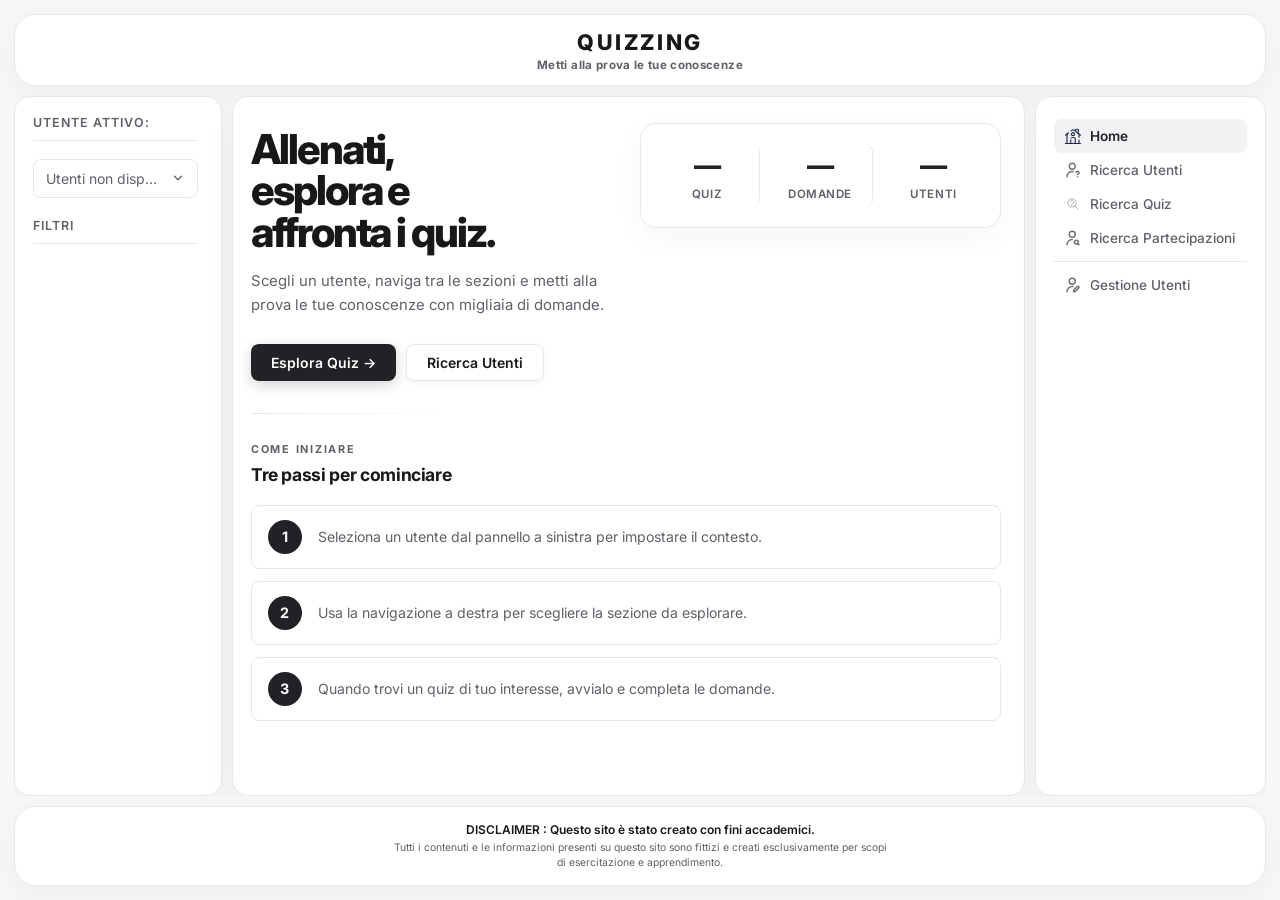
==== commit b6d3cd2c: "Refactor HTML structure and improve accessibility; update JavaScript for better state management and" ====
--- a/Homework-1/index.html
+++ b/Homework-1/index.html
@@ -1,6 +1,5 @@
 <!DOCTYPE html>
 <html lang="it">
-
 <head>
     <meta charset="UTF-8">
     <meta name="viewport" content="width=device-width, initial-scale=1.0">
@@ -8,9 +7,7 @@
     <link rel="stylesheet" href="style.css">
     <script src="main.js" defer></script>
 </head>
-
 <body>
-
     <header class="surface-block">
         <div class="header-title">QUIZZING</div>
         <div class="header-subtitle">Metti alla prova le tue conoscenze</div>
@@ -20,29 +17,21 @@
         <aside class="panel left">
             <div class="panel-body">
                 <div class="user-selection-container">
-                    <h2>Seleziona Utente</h2>
+                    <h2>Utente Attivo:</h2>
                     <div class="custom-select-wrapper">
-                        <!-- Select nativo wrappato: gestisce valore, onChange, accessibilità. Stile coerente -->
-                        <select name="user-selection" id="user-selection" class="custom-select-native">
-                            <option value="">— Nessun utente —</option>
-                            <option value="1">Utente 1</option>
-                            <option value="2">Utente 2</option>
-                            <option value="3">Utente 3</option>
-                        </select>
-                        <!-- Layer visivo custom -->
+                        <select name="user-selection" id="user-selection" class="custom-select-native"></select>
                         <div class="custom-select-trigger" aria-hidden="true">
-                            <span class="custom-select-value">— Nessun utente —</span>
-                            <svg class="custom-select-chevron" viewBox="0 0 16 16" fill="none"
-                                xmlns="http://www.w3.org/2000/svg">
+                            <span class="custom-select-value">— Non Selezionato —</span>
+                            <svg class="custom-select-chevron" viewBox="0 0 16 16" fill="none" xmlns="http://www.w3.org/2000/svg">
                                 <path d="M4 6l4 4 4-4" stroke="currentColor" stroke-width="1.5" stroke-linecap="round"
                                     stroke-linejoin="round" />
                             </svg>
                         </div>
-                    </div> <!-- custom-select-wrapper -->
+                    </div>
                 </div>
+
                 <div class="filter-container">
                     <h2>Filtri</h2>
-                    <!-- I filtri vengono iniettati via JS in base alla pagina attiva -->
                 </div>
             </div>
         </aside>
@@ -55,20 +44,15 @@
 
             <template id="view-home-template">
                 <article class="home-card">
-
-                    <!-- Hero (due colonne: titolo a sinistra / feature cards a destra) -->
-                    <!-- Disposizione e titolo migliorabili -->
                     <div class="home-hero">
-
                         <div class="home-hero-lead">
                             <h3 class="home-title">Allenati,<br>esplora e<br>affronta i quiz.</h3>
-                            <p class="home-subtitle">Scegli un utente, naviga tra le sezioni e metti alla prova le tue
-                                conoscenze con migliaia di domande.</p>
+                            <p class="home-subtitle">
+                                Scegli un utente, naviga tra le sezioni e metti alla prova le tue conoscenze con migliaia di domande.
+                            </p>
                             <div class="home-cta-row">
-                                <a class="home-cta-primary" href="?view=ricerca-quiz" data-route="ricerca-quiz">Esplora
-                                    Quiz →</a>
-                                <a class="home-cta-secondary" href="?view=ricerca-utenti"
-                                    data-route="ricerca-utenti">Ricerca Utenti</a>
+                                <a class="home-cta-primary" href="?view=ricerca-quiz" data-route="ricerca-quiz">Esplora Quiz →</a>
+                                <a class="home-cta-secondary" href="?view=ricerca-utenti" data-route="ricerca-utenti">Ricerca Utenti</a>
                             </div>
                         </div>
 
@@ -90,7 +74,6 @@
 
                     <div class="home-divider"></div>
 
-                    <!-- Guida per l'uso -->
                     <p class="home-card-eyebrow">Come iniziare</p>
                     <h4 class="home-card-title">Tre passi per cominciare</h4>
                     <ol class="home-steps">
@@ -116,30 +99,30 @@
 
         <aside class="panel right">
             <nav class="panel-body" id="nav-panel" aria-label="Navigazione principale">
-                <a class="nav-item active" href="?view=home" data-route="home" data-title="Home" data-action="home"
-                    title="Home">
+                <a class="nav-item active" href="?view=home" data-route="home" data-title="Home" data-action="home" title="Home">
                     <img class="nav-icon" src="assets/home.svg" alt="">
                     <span class="nav-label">Home</span>
                 </a>
-                <a class="nav-item" href="?view=ricerca-utenti" data-route="ricerca-utenti" data-title="Ricerca Utenti"
-                    data-action="search_users" title="Ricerca Utenti">
+
+                <a class="nav-item" href="?view=ricerca-utenti" data-route="ricerca-utenti" data-title="Ricerca Utenti" data-action="search_users" title="Ricerca Utenti">
                     <img class="nav-icon" src="assets/utenti.svg" alt="">
                     <span class="nav-label">Ricerca Utenti</span>
                 </a>
-                <a class="nav-item" href="?view=ricerca-quiz" data-route="ricerca-quiz" data-title="Ricerca Quiz"
-                    data-action="search_quizzes" title="Ricerca Quiz">
+
+                <a class="nav-item" href="?view=ricerca-quiz" data-route="ricerca-quiz" data-title="Ricerca Quiz" data-action="search_quizzes" title="Ricerca Quiz">
                     <img class="nav-icon" src="assets/quiz.svg" alt="">
                     <span class="nav-label">Ricerca Quiz</span>
                 </a>
+
                 <a class="nav-item" href="?view=ricerca-partecipazioni" data-route="ricerca-partecipazioni"
-                    data-title="Ricerca Partecipazioni" data-action="search_participations"
-                    title="Ricerca Partecipazioni">
+                    data-title="Ricerca Partecipazioni" data-action="search_participations" title="Ricerca Partecipazioni">
                     <img class="nav-icon" src="assets/partecipazioni.svg" alt="">
                     <span class="nav-label">Ricerca Partecipazioni</span>
                 </a>
+
                 <hr class="nav-separator">
-                <a class="nav-item" href="?view=gestione-utenti" data-route="gestione-utenti"
-                    data-title="Gestione Utenti" data-action="manage_users" title="Gestione Utenti">
+
+                <a class="nav-item" href="?view=gestione-utenti" data-route="gestione-utenti" data-title="Gestione Utenti" data-action="manage_users" title="Gestione Utenti">
                     <img class="nav-icon" src="assets/gestione.svg" alt="">
                     <span class="nav-label">Gestione Utenti</span>
                 </a>
@@ -149,10 +132,9 @@
 
     <footer class="surface-block">
         <div class="footer-title">DISCLAIMER : Questo sito è stato creato con fini accademici.</div>
-        <div class="footer-subtitle">Tutti i contenuti e le informazioni presenti su questo sito sono fittizi e creati
-            esclusivamente per scopi di esercitazione e apprendimento.</div>
+        <div class="footer-subtitle">
+            Tutti i contenuti e le informazioni presenti su questo sito sono fittizi e creati esclusivamente per scopi di esercitazione e apprendimento.
+        </div>
     </footer>
-
 </body>
-
-</html>+</html>
--- a/Homework-1/style.css
+++ b/Homework-1/style.css
@@ -1,22 +1,8 @@
-/* ─── Google Font ─────────────────────────────────────────────── */
 @import url('https://fonts.googleapis.com/css2?family=Inter:wght@300;400;500;600;700;800&display=swap');
 
-/* ─── Reset ──────────────────────────────────────────────────── */
-* {
-    box-sizing: border-box;
-    margin: 0;
-    padding: 0;
-}
-
-[hidden] {
-    display: none !important;
-}
-
-/* ─── Design Tokens ───────────────────────────────────────────── */
 :root {
     --bg: #f6f7f8;
     --surface: #ffffff;
-    --surface-raised: #fcfcfc;
     --border: #e7e8ea;
     --text-primary: #17181a;
     --text-secondary: #5e6168;
@@ -33,7 +19,16 @@
     --panel-gap: 10px;
 }
 
-/* ─── Base ────────────────────────────────────────────────────── */
+* {
+    box-sizing: border-box;
+    margin: 0;
+    padding: 0;
+}
+
+[hidden] {
+    display: none !important;
+}
+
 html,
 body {
     height: 100%;
@@ -42,144 +37,126 @@
 }
 
 body {
-    height: 100vh;
     display: grid;
     grid-template-rows: var(--header-height) minmax(0, 1fr) var(--footer-height);
-    background-color: var(--bg);
+    gap: var(--panel-gap);
+    height: 100vh;
+    padding: var(--outer-gap);
+    overflow: hidden;
+    background: var(--bg);
     color: var(--text-primary);
+}
+
+.surface-block,
+.panel {
+    background: var(--surface);
+    border: 1px solid var(--border);
+    box-shadow: var(--shadow-sm);
+}
+
+.surface-block {
+    border-radius: var(--radius-lg);
+}
+
+.panel {
+    display: flex;
+    flex-direction: column;
+    min-width: 0;
+    min-height: 0;
     overflow: hidden;
-    padding: var(--outer-gap);
-    gap: var(--panel-gap);
-}
-
-/* ─── Header ──────────────────────────────────────────────────── */
+    border-radius: var(--radius-md);
+    transition: box-shadow .2s ease;
+}
+
+.panel:hover {
+    box-shadow: var(--shadow-md);
+}
+
+.panel-body {
+    display: flex;
+    flex: 1;
+    flex-direction: column;
+    align-items: flex-start;
+    min-height: 0;
+    padding: 22px 18px;
+    overflow-x: hidden;
+    overflow-y: auto;
+    scrollbar-gutter: stable;
+}
+
+.panel-body::-webkit-scrollbar {
+    width: 5px;
+}
+
+.panel-body::-webkit-scrollbar-track {
+    background: transparent;
+}
+
+.panel-body::-webkit-scrollbar-thumb {
+    background: #d1d5db;
+    border-radius: 99px;
+}
+
+.panel-body::-webkit-scrollbar-thumb:hover {
+    background: #9ca3af;
+}
+
+header,
+footer {
+    display: flex;
+    flex-direction: column;
+    align-items: center;
+    justify-content: center;
+    overflow: hidden;
+    flex-shrink: 0;
+}
+
 header {
-    display: flex;
-    flex-direction: column;
-    align-items: center;
-    justify-content: center;
     gap: 3px;
-    background: var(--surface);
-    border-radius: var(--radius-lg);
-    box-shadow: var(--shadow-sm);
-    border: 1px solid var(--border);
-    overflow: hidden;
-    /* non sfora mai la riga del grid */
-    flex-shrink: 0;
-    /* non si restringe su zoom */
 }
 
 .header-title {
     font-size: 1.35rem;
     font-weight: 800;
     letter-spacing: 0.12em;
-    color: var(--text-primary);
     text-align: center;
 }
 
 .header-subtitle {
+    color: var(--text-secondary);
     font-size: 0.72rem;
-    font-weight: bold;
-    color: var(--text-secondary);
+    font-weight: 700;
     letter-spacing: 0.03em;
     text-align: center;
 }
 
-/* ─── Main layout ─────────────────────────────────────────────── */
 .main-content {
     display: grid;
     grid-template-columns: 1.35fr minmax(0, 5.15fr) 1.5fr;
+    gap: var(--panel-gap);
+    min-width: 0;
     min-height: 0;
+    overflow: hidden;
+}
+
+h2 {
+    width: 100%;
     min-width: 0;
-    /* evita overflow celle grid */
-    overflow: hidden;
-    gap: var(--panel-gap);
-}
-
-/* ─── Panels ──────────────────────────────────────────────────── */
-/*
- * .panel  → outer shell: border-radius + overflow:hidden agisce come clip mask.
- * .panel-body → inner scroll: scrollbar rimane dentro i bordi arrotondati.
- */
-.panel {
-    background: var(--surface);
-    border-radius: var(--radius-md);
-    border: 1px solid var(--border);
-    box-shadow: var(--shadow-sm);
-    overflow: hidden;
-    display: flex;
-    flex-direction: column;
-    min-height: 0;
-    min-width: 0;
-    /* evita overflow nelle celle grid */
-    transition: box-shadow .2s ease;
-}
-
-.panel:hover {
-    box-shadow: var(--shadow-md);
-}
-
-.panel-body {
-    flex: 1;
-    overflow-y: auto;
-    overflow-x: hidden;
-    scrollbar-gutter: stable;
-    padding: 22px 18px;
-    display: flex;
-    flex-direction: column;
-    align-items: flex-start;
-    min-height: 0;
-}
-
-/* Il nav panel non ha contenuto scrollabile normalmente:
-   scrollbar-gutter:auto evita che il gutter riservato (5-17px)
-   falsi la misurazione del troncamento a certi zoom level */
-#nav-panel {
-    scrollbar-gutter: auto;
-}
-
-.left .panel-body {
-    align-items: stretch;
-    padding: clamp(14px, 1.4vw, 22px);
-    gap: 20px;
-}
-
-/* ─── Custom scrollbar ────────────────────────────────────────── */
-.panel-body::-webkit-scrollbar {
-    width: 5px;
-}
-
-.panel-body::-webkit-scrollbar-track {
-    background: transparent;
-}
-
-.panel-body::-webkit-scrollbar-thumb {
-    background: #d1d5db;
-    border-radius: 99px;
-}
-
-.panel-body::-webkit-scrollbar-thumb:hover {
-    background: #9ca3af;
-}
-
-/* ─── Panel headings ──────────────────────────────────────────── */
-h2 {
+    margin-bottom: 18px;
+    padding-bottom: 10px;
+    overflow-wrap: break-word;
+    border-bottom: 1px solid var(--border);
+    color: var(--text-secondary);
     font-size: 0.78rem;
     font-weight: 600;
     letter-spacing: 0.08em;
     text-transform: uppercase;
-    color: var(--text-secondary);
-    margin-bottom: 18px;
-    padding-bottom: 10px;
-    border-bottom: 1px solid var(--border);
-    width: 100%;
-    overflow-wrap: break-word;
-    min-width: 0;
-}
-
-/* Center title hidden on home view */
-.center-title--hidden {
-    display: none;
+}
+
+.left .panel-body {
+    align-items: stretch;
+    gap: 20px;
+    padding: clamp(14px, 1.4vw, 22px);
 }
 
 .left h2,
@@ -194,68 +171,69 @@
 }
 
 .user-selection-container,
-.filter-container {
+.filter-container,
+.center-content,
+.content-view {
     width: 100%;
     min-width: 0;
 }
 
-/* ─── Custom select ───────────────────────────────────────── */
+.center-title--hidden {
+    display: none;
+}
+
 .custom-select-wrapper {
     position: relative;
     width: 100%;
     min-width: 0;
 }
 
-/* Il <select> nativo copre tutto il wrapper: invisibile ma cliccabile */
 .custom-select-native {
     position: absolute;
     inset: 0;
+    z-index: 1;
     width: 100%;
     height: 100%;
     opacity: 0;
     cursor: pointer;
-    z-index: 1;
     font: inherit;
 }
 
-/* Layer visivo */
 .custom-select-trigger {
     display: flex;
     align-items: center;
     justify-content: space-between;
     gap: 8px;
+    min-width: 0;
     padding: 10px 12px;
     border: 1px solid var(--border);
     border-radius: var(--radius-sm);
     background: var(--surface);
     color: var(--text-primary);
+    cursor: pointer;
     font-size: 0.875rem;
     font-weight: 500;
-    cursor: pointer;
+    user-select: none;
     transition: border-color .15s ease, box-shadow .15s ease;
-    min-width: 0;
-    user-select: none;
-}
-
-/* Focus ring: scatta quando il <select> nativo ha focus */
+}
+
+.custom-select-wrapper:hover .custom-select-trigger {
+    border-color: #c4c6ca;
+}
+
 .custom-select-wrapper:focus-within .custom-select-trigger {
     border-color: var(--accent);
     box-shadow: 0 0 0 3px rgba(32, 34, 38, 0.1);
 }
 
-.custom-select-wrapper:hover .custom-select-trigger {
-    border-color: #c4c6ca;
-}
-
 .custom-select-value {
     flex: 1;
+    min-width: 0;
     overflow: hidden;
     text-overflow: ellipsis;
     white-space: nowrap;
-    min-width: 0;
-}
-
-/* Opzione vuota (placeholder) */
+}
+
 .custom-select-wrapper.is-placeholder .custom-select-value {
     color: var(--text-secondary);
     font-weight: 400;
@@ -269,97 +247,65 @@
     transition: transform .2s ease;
 }
 
-/* Ruota la freccia quando il select è aperto (focus) */
 .custom-select-wrapper:focus-within .custom-select-chevron {
     transform: rotate(180deg);
 }
 
-.center-content {
-    width: 100%;
-    min-width: 0;
-}
-
-.content-view {
-    width: 100%;
-    min-width: 0;
-}
-
 .content-view-message {
     padding: clamp(8px, 1vw, 16px) 0;
 }
 
 .placeholder-copy {
+    max-width: 64ch;
+    color: var(--text-secondary);
     font-size: 0.98rem;
     line-height: 1.75;
-    color: var(--text-secondary);
-    max-width: 64ch;
-}
-
-/* ─── Home card (wrapper) ──────────────────────────────────── */
+}
+
 .home-card {
-    background: transparent;
-    border: none;
-    border-radius: 0;
+    width: 100%;
     padding: 4px 0 32px;
-    box-shadow: none;
     animation: home-fade-in .45s ease both;
-    width: 100%;
-}
-
-@keyframes home-fade-in {
-    from {
-        opacity: 0;
-        transform: translateY(10px);
-    }
-
-    to {
-        opacity: 1;
-        transform: translateY(0);
-    }
-}
-
-/* ─── Home hero (two-column grid) ───────────────────────────── */
+}
+
 .home-hero {
     display: grid;
     grid-template-columns: 1fr 1fr;
+    align-items: start;
     gap: 28px;
-    align-items: start;
-    width: 100%;
-}
-
-/* Left column: title + subtitle + CTAs */
+    width: 100%;
+}
+
 .home-hero-lead {
     display: flex;
     flex-direction: column;
     align-items: flex-start;
     padding-top: 6px;
-    /* align optically with card tops */
 }
 
 .home-title {
+    margin-bottom: 16px;
+    color: var(--text-primary);
     font-size: clamp(1.7rem, 1.3rem + 1.6vw, 3rem);
-    line-height: 1.0;
     font-weight: 800;
     letter-spacing: -0.05em;
-    color: var(--text-primary);
-    margin-bottom: 16px;
+    line-height: 1;
     animation: home-fade-in .4s .05s ease both;
 }
 
 .home-subtitle {
+    max-width: 52ch;
+    margin-bottom: 26px;
+    color: var(--text-secondary);
     font-size: 0.93rem;
     line-height: 1.65;
-    color: var(--text-secondary);
-    max-width: 52ch;
-    margin-bottom: 26px;
     animation: home-fade-in .4s .1s ease both;
 }
 
-/* CTA buttons */
 .home-cta-row {
     display: flex;
+    flex-wrap: wrap;
     gap: 10px;
-    flex-wrap: wrap;
     animation: home-fade-in .4s .15s ease both;
 }
 
@@ -370,37 +316,94 @@
     gap: 6px;
     padding: 9px 20px;
     border-radius: var(--radius-sm);
+    cursor: pointer;
     font-size: 0.875rem;
     font-weight: 600;
     text-decoration: none;
     transition: transform .15s ease, box-shadow .15s ease, background .15s ease;
-    cursor: pointer;
 }
 
 .home-cta-primary {
     background: var(--accent);
+    box-shadow: 0 4px 14px rgba(15, 18, 24, .18);
     color: #fff;
-    box-shadow: 0 4px 14px rgba(15, 18, 24, .18);
+}
+
+.home-cta-primary:hover,
+.home-cta-secondary:hover {
+    transform: translateY(-1px);
 }
 
 .home-cta-primary:hover {
-    transform: translateY(-1px);
     box-shadow: 0 8px 22px rgba(15, 18, 24, .22);
 }
 
 .home-cta-secondary {
+    border: 1px solid var(--border);
     background: var(--surface);
+    box-shadow: 0 2px 6px rgba(15, 18, 24, .05);
     color: var(--text-primary);
-    border: 1px solid var(--border);
-    box-shadow: 0 2px 6px rgba(15, 18, 24, .05);
 }
 
 .home-cta-secondary:hover {
     background: var(--bg);
-    transform: translateY(-1px);
-}
-
-/* ─── Divider ──────────────────────────────────────────────── */
+}
+
+.home-stats-compact {
+    display: grid;
+    grid-template-columns: repeat(3, 1fr);
+    align-items: center;
+    gap: 8px;
+    width: 100%;
+    padding: 20px 14px;
+    border: 1px solid var(--border);
+    border-radius: var(--radius-md);
+    background: var(--surface);
+    box-shadow: var(--shadow-sm);
+    text-align: center;
+    animation: home-fade-in .5s .1s ease both;
+    transition: box-shadow .2s ease, border-color .2s ease;
+}
+
+.home-stats-compact:hover {
+    border-color: #c4c6ca;
+    box-shadow: var(--shadow-md);
+}
+
+.stat-compact-item {
+    display: flex;
+    flex-direction: column;
+    align-items: center;
+    gap: 4px;
+    padding: 6px;
+    border-radius: var(--radius-sm);
+    transition: background .2s ease;
+}
+
+.stat-compact-item:hover {
+    background: var(--bg);
+}
+
+.stat-compact-item:not(:last-child) {
+    border-right: 1px solid var(--border);
+}
+
+.stat-compact-value {
+    color: var(--accent);
+    font-size: 1.7rem;
+    font-weight: 800;
+    letter-spacing: -0.03em;
+    line-height: 1.2;
+}
+
+.stat-compact-label {
+    color: var(--text-secondary);
+    font-size: 0.72rem;
+    font-weight: 600;
+    letter-spacing: 0.05em;
+    text-transform: uppercase;
+}
+
 .home-divider {
     width: min(200px, 40%);
     height: 1px;
@@ -408,105 +411,46 @@
     background: linear-gradient(90deg, var(--border) 0%, rgba(231, 232, 234, 0) 100%);
 }
 
-/* ─── Eyebrow / section heading ────────────────────────────── */
 .home-card-eyebrow {
     margin-bottom: 8px;
+    color: var(--text-secondary);
     font-size: 0.68rem;
     font-weight: 700;
     letter-spacing: 0.16em;
     text-transform: uppercase;
-    color: var(--text-secondary);
 }
 
 .home-card-title {
     margin-bottom: 20px;
+    color: var(--text-primary);
     font-size: 1.1rem;
     font-weight: 700;
     letter-spacing: -0.02em;
-    color: var(--text-primary);
-}
-
-/* ─── Feature cards grid (right column of hero) ────────────── */
-.home-features {
-    display: grid;
-    grid-template-columns: 1fr 1fr;
-    gap: 10px;
-    align-content: start;
-}
-
-.home-feature-card {
-    display: flex;
-    align-items: flex-start;
-    gap: 14px;
-    padding: 16px;
-    border: 1px solid var(--border);
-    border-radius: var(--radius-md);
-    background: var(--surface);
-    transition: box-shadow .18s ease, transform .18s ease, border-color .18s ease;
-    animation: home-fade-in .4s ease both;
-}
-
-.home-feature-card:hover {
-    box-shadow: 0 6px 20px rgba(15, 18, 24, .07);
-    transform: translateY(-2px);
-    border-color: #d0d2d6;
-}
-
-.home-feature-icon {
-    flex-shrink: 0;
-    width: 38px;
-    height: 38px;
-    border-radius: 10px;
-    background: var(--accent-light);
-    border: 1px solid var(--border);
-    display: flex;
-    align-items: center;
-    justify-content: center;
-    color: var(--accent);
-}
-
-.home-feature-icon svg {
-    width: 18px;
-    height: 18px;
-}
-
-.home-feature-label {
-    font-size: 0.88rem;
-    font-weight: 600;
-    color: var(--text-primary);
-    margin-bottom: 3px;
-}
-
-.home-feature-desc {
-    font-size: 0.78rem;
-    line-height: 1.5;
-    color: var(--text-secondary);
-}
-
-/* ─── Steps ────────────────────────────────────────────────── */
+}
+
 .home-steps {
-    list-style: none;
-    padding: 0;
-    margin: 0;
-    counter-reset: step;
     display: grid;
     gap: 12px;
     width: 100%;
+    margin: 0;
+    padding: 0;
+    counter-reset: step;
+    list-style: none;
 }
 
 .home-steps li {
-    counter-increment: step;
     display: grid;
     grid-template-columns: auto 1fr;
+    align-items: center;
     gap: 16px;
-    align-items: center;
     padding: 14px 16px;
     border: 1px solid var(--border);
     border-radius: var(--radius-sm);
     background: var(--surface);
+    color: var(--text-secondary);
+    counter-increment: step;
     font-size: 0.88rem;
     line-height: 1.55;
-    color: var(--text-secondary);
     transition: border-color .18s ease, background .18s ease;
 }
 
@@ -522,138 +466,32 @@
     justify-content: center;
     width: 34px;
     height: 34px;
+    flex-shrink: 0;
     border-radius: 50%;
     background: var(--accent);
     color: #fff;
+    font-size: 0.9rem;
     font-weight: 700;
-    font-size: 0.9rem;
+}
+
+#nav-panel {
+    scrollbar-gutter: auto;
+}
+
+.nav-item {
+    display: flex;
+    align-items: center;
+    gap: 8px;
+    width: 100%;
     flex-shrink: 0;
-}
-
-/* ─── Compact Stats on Home Hero ─────────────────────────── */
-.home-stats-compact {
-    background: var(--surface);
-    border: 1px solid var(--border);
-    border-radius: var(--radius-md);
-    box-shadow: var(--shadow-sm);
-    padding: 20px 14px;
-    display: grid;
-    grid-template-columns: repeat(3, 1fr);
-    gap: 8px;
-    width: 100%;
-    align-items: center;
-    text-align: center;
-    transition: box-shadow .2s ease, border-color .2s ease;
-    animation: home-fade-in .5s .10s ease both;
-}
-
-.home-stats-compact:hover {
-    box-shadow: var(--shadow-md);
-    border-color: #c4c6ca;
-}
-
-.stat-compact-item {
-    display: flex;
-    flex-direction: column;
-    align-items: center;
-    gap: 4px;
-    padding: 6px;
-    border-radius: var(--radius-sm);
-    transition: background .2s ease;
-}
-
-.stat-compact-item:hover {
-    background: var(--bg);
-}
-
-.stat-compact-item:not(:last-child) {
-    border-right: 1px solid var(--border);
-}
-
-.stat-compact-value {
-    font-size: 1.7rem;
-    font-weight: 800;
-    color: var(--accent);
-    letter-spacing: -0.03em;
-    line-height: 1.2;
-}
-
-.stat-compact-label {
-    font-size: 0.72rem;
-    font-weight: 600;
-    text-transform: uppercase;
-    letter-spacing: 0.05em;
-    color: var(--text-secondary);
-}
-
-@media (max-width: 980px) {
-
-    /* Hero stacks vertically: lead on top, feature cards below */
-    .home-hero {
-        grid-template-columns: 1fr;
-    }
-
-    .home-features {
-        grid-template-columns: 1fr 1fr;
-    }
-}
-
-@media (max-width: 620px) {
-    .home-features {
-        grid-template-columns: 1fr;
-    }
-}
-
-/* ─── Footer ──────────────────────────────────────────────────── */
-footer {
-    display: flex;
-    flex-direction: column;
-    align-items: center;
-    justify-content: center;
-    gap: 4px;
-    background: var(--surface);
-    border-radius: var(--radius-lg);
-    box-shadow: var(--shadow-sm);
-    border: 1px solid var(--border);
-    padding-inline: 20px;
-    overflow: hidden;
-    /* non sfora mai la riga del grid */
-    flex-shrink: 0;
-    /* non si restringe su zoom */
-    min-height: var(--footer-height);
-}
-
-.footer-title {
-    font-size: 0.75rem;
-    font-weight: 600;
-    color: var(--text-primary);
-    text-align: center;
-    white-space: nowrap;
-}
-
-.footer-subtitle {
-    font-size: 0.65rem;
-    font-weight: 400;
-    color: var(--text-secondary);
-    text-align: center;
-    line-height: 1.4;
-    max-width: 72ch;
-}
-
-/* ─── Nav items ───────────────────────────────────────────────── */
-.nav-item {
-    width: 100%;
     padding: 8px 10px;
     border-radius: var(--radius-sm);
+    color: var(--text-secondary);
+    cursor: pointer;
     font-size: 0.85rem;
     font-weight: 500;
-    color: var(--text-secondary);
     text-decoration: none;
-    cursor: pointer;
     transition: background .15s ease, color .15s ease;
-    flex-shrink: 0;
-    /* white-space/overflow/text-overflow vanno su .nav-label, non qui:
-       su un flex container non hanno l'effetto di ellipsis sui figli */
 }
 
 .nav-item:hover {
@@ -665,21 +503,6 @@
     background: var(--accent-light);
     color: var(--accent);
     font-weight: 600;
-}
-
-.nav-separator {
-    width: 100%;
-    border: none;
-    border-top: 1px solid var(--border);
-    margin: 6px 0;
-}
-
-/* ─── Nav icon + label ────────────────────────────────────────── */
-.nav-item {
-    /* Override: flex row per affiancare icona e testo */
-    display: flex;
-    align-items: center;
-    gap: 8px;
 }
 
 .nav-icon {
@@ -701,10 +524,15 @@
     overflow: hidden;
     text-overflow: ellipsis;
     white-space: nowrap;
-    transition: opacity .15s ease, max-width .2s ease;
-}
-
-/* ─── Icon-only mode (attivato da JS via ResizeObserver) ─────── */
+}
+
+.nav-separator {
+    width: 100%;
+    margin: 6px 0;
+    border: none;
+    border-top: 1px solid var(--border);
+}
+
 #nav-panel.icon-only .nav-item {
     justify-content: center;
 }
@@ -722,4 +550,60 @@
 #nav-panel.icon-only .nav-item.active .nav-icon,
 #nav-panel.icon-only .nav-item:hover .nav-icon {
     opacity: 1;
-}+}
+
+footer {
+    gap: 4px;
+    min-height: var(--footer-height);
+    padding-inline: 20px;
+}
+
+.footer-title {
+    color: var(--text-primary);
+    font-size: 0.75rem;
+    font-weight: 600;
+    text-align: center;
+    white-space: nowrap;
+}
+
+.footer-subtitle {
+    max-width: 72ch;
+    color: var(--text-secondary);
+    font-size: 0.65rem;
+    font-weight: 400;
+    line-height: 1.4;
+    text-align: center;
+}
+
+@keyframes home-fade-in {
+    from {
+        opacity: 0;
+        transform: translateY(10px);
+    }
+
+    to {
+        opacity: 1;
+        transform: translateY(0);
+    }
+}
+
+@media (max-width: 980px) {
+    .home-hero {
+        grid-template-columns: 1fr;
+    }
+}
+
+@media (max-width: 720px) {
+    body {
+        overflow: auto;
+    }
+
+    .main-content {
+        grid-template-columns: 1fr;
+        overflow: visible;
+    }
+
+    .panel {
+        min-height: 220px;
+    }
+}
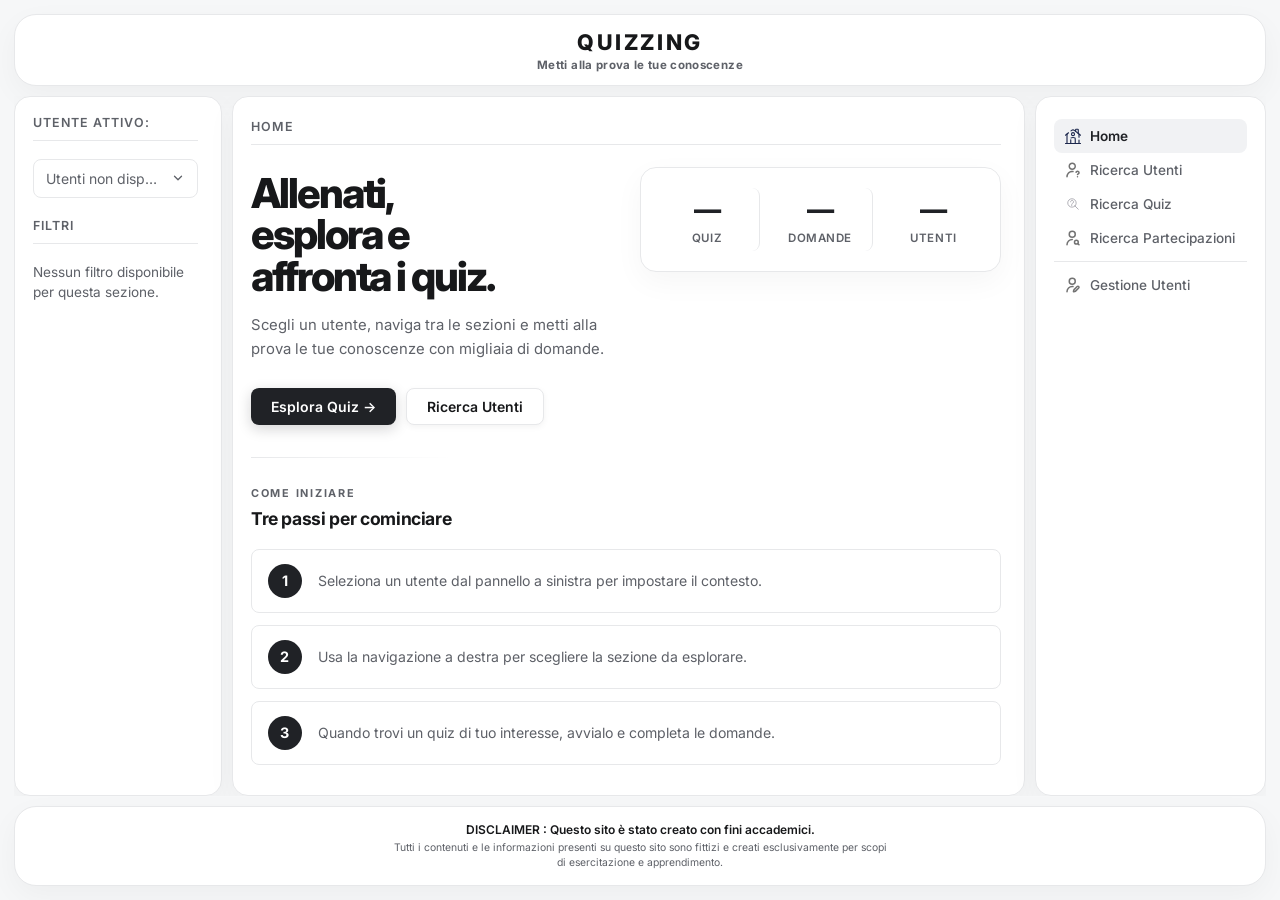
==== commit 65980654: "UI:split frontend assets and add interactive views" ====
--- a/Homework-1/index.html
+++ b/Homework-1/index.html
@@ -4,8 +4,18 @@
     <meta charset="UTF-8">
     <meta name="viewport" content="width=device-width, initial-scale=1.0">
     <title>QUIZZING</title>
-    <link rel="stylesheet" href="style.css">
-    <script src="main.js" defer></script>
+    <link rel="stylesheet" href="css/base-layout.css">
+    <link rel="stylesheet" href="css/components.css">
+    <link rel="stylesheet" href="css/responsive.css">
+    <script src="js/dom.js" defer></script>
+    <script src="js/api.js" defer></script>
+    <script src="js/filters.js" defer></script>
+    <script src="js/ui.js" defer></script>
+    <script src="js/search.js" defer></script>
+    <script src="js/users-crud.js" defer></script>
+    <script src="js/details.js" defer></script>
+    <script src="js/play.js" defer></script>
+    <script src="js/router-init.js" defer></script>
 </head>
 <body>
     <header class="surface-block">
--- a/Homework-1/css/base-layout.css
+++ b/Homework-1/css/base-layout.css
@@ -0,0 +1,553 @@
+@import url('https://fonts.googleapis.com/css2?family=Inter:wght@300;400;500;600;700;800&display=swap');
+
+:root {
+    --bg: #f6f7f8;
+    --surface: #ffffff;
+    --border: #e7e8ea;
+    --text-primary: #17181a;
+    --text-secondary: #5e6168;
+    --accent: #202226;
+    --accent-light: #f1f2f4;
+    --radius-sm: 8px;
+    --radius-md: 16px;
+    --radius-lg: 22px;
+    --shadow-sm: 0 10px 30px rgba(15, 18, 24, .04);
+    --shadow-md: 0 18px 50px rgba(15, 18, 24, .08);
+    --header-height: 72px;
+    --footer-height: 80px;
+    --outer-gap: 14px;
+    --panel-gap: 10px;
+}
+
+* {
+    box-sizing: border-box;
+    margin: 0;
+    padding: 0;
+}
+
+[hidden] {
+    display: none !important;
+}
+
+html,
+body {
+    height: 100%;
+    font-family: 'Inter', sans-serif;
+    -webkit-font-smoothing: antialiased;
+}
+
+body {
+    display: grid;
+    grid-template-rows: var(--header-height) minmax(0, 1fr) var(--footer-height);
+    gap: var(--panel-gap);
+    height: 100vh;
+    padding: var(--outer-gap);
+    overflow: hidden;
+    background: var(--bg);
+    color: var(--text-primary);
+}
+
+.surface-block,
+.panel {
+    background: var(--surface);
+    border: 1px solid var(--border);
+    box-shadow: var(--shadow-sm);
+}
+
+.surface-block {
+    border-radius: var(--radius-lg);
+}
+
+.panel {
+    display: flex;
+    flex-direction: column;
+    min-width: 0;
+    min-height: 0;
+    overflow: hidden;
+    border-radius: var(--radius-md);
+    transition: box-shadow .2s ease;
+}
+
+.panel:hover {
+    box-shadow: var(--shadow-md);
+}
+
+.panel-body {
+    display: flex;
+    flex: 1;
+    flex-direction: column;
+    align-items: flex-start;
+    min-height: 0;
+    padding: 22px 18px;
+    overflow-x: hidden;
+    overflow-y: auto;
+    scrollbar-gutter: stable;
+}
+
+.panel-body::-webkit-scrollbar {
+    width: 5px;
+}
+
+.panel-body::-webkit-scrollbar-track {
+    background: transparent;
+}
+
+.panel-body::-webkit-scrollbar-thumb {
+    background: #d1d5db;
+    border-radius: 99px;
+}
+
+.panel-body::-webkit-scrollbar-thumb:hover {
+    background: #9ca3af;
+}
+
+header,
+footer {
+    display: flex;
+    flex-direction: column;
+    align-items: center;
+    justify-content: center;
+    overflow: hidden;
+    flex-shrink: 0;
+}
+
+header {
+    gap: 3px;
+}
+
+.header-title {
+    font-size: 1.35rem;
+    font-weight: 800;
+    letter-spacing: 0.12em;
+    text-align: center;
+}
+
+.header-subtitle {
+    color: var(--text-secondary);
+    font-size: 0.72rem;
+    font-weight: 700;
+    letter-spacing: 0.03em;
+    text-align: center;
+}
+
+.main-content {
+    display: grid;
+    grid-template-columns: 1.35fr minmax(0, 5.15fr) 1.5fr;
+    gap: var(--panel-gap);
+    min-width: 0;
+    min-height: 0;
+    overflow: hidden;
+}
+
+h2 {
+    width: 100%;
+    min-width: 0;
+    margin-bottom: 18px;
+    padding-bottom: 10px;
+    overflow-wrap: break-word;
+    border-bottom: 1px solid var(--border);
+    color: var(--text-secondary);
+    font-size: 0.78rem;
+    font-weight: 600;
+    letter-spacing: 0.08em;
+    text-transform: uppercase;
+}
+
+.left .panel-body {
+    align-items: stretch;
+    gap: 20px;
+    padding: clamp(14px, 1.4vw, 22px);
+}
+
+.left h2,
+.left label {
+    overflow-wrap: anywhere;
+    word-break: break-word;
+}
+
+.left h2 {
+    font-size: clamp(0.7rem, 0.55rem + 0.35vw, 0.78rem);
+    letter-spacing: clamp(0.03em, 0.02em + 0.1vw, 0.08em);
+}
+
+.user-selection-container,
+.filter-container,
+.center-content,
+.content-view {
+    width: 100%;
+    min-width: 0;
+}
+
+.center-title--hidden {
+    display: none;
+}
+
+.custom-select-wrapper {
+    position: relative;
+    width: 100%;
+    min-width: 0;
+}
+
+.custom-select-native {
+    position: absolute;
+    inset: 0;
+    z-index: 1;
+    width: 100%;
+    height: 100%;
+    opacity: 0;
+    cursor: pointer;
+    font: inherit;
+}
+
+.custom-select-trigger {
+    display: flex;
+    align-items: center;
+    justify-content: space-between;
+    gap: 8px;
+    min-width: 0;
+    padding: 10px 12px;
+    border: 1px solid var(--border);
+    border-radius: var(--radius-sm);
+    background: var(--surface);
+    color: var(--text-primary);
+    cursor: pointer;
+    font-size: 0.875rem;
+    font-weight: 500;
+    user-select: none;
+    transition: border-color .15s ease, box-shadow .15s ease;
+}
+
+.custom-select-wrapper:hover .custom-select-trigger {
+    border-color: #c4c6ca;
+}
+
+.custom-select-wrapper:focus-within .custom-select-trigger {
+    border-color: var(--accent);
+    box-shadow: 0 0 0 3px rgba(32, 34, 38, 0.1);
+}
+
+.custom-select-value {
+    flex: 1;
+    min-width: 0;
+    overflow: hidden;
+    text-overflow: ellipsis;
+    white-space: nowrap;
+}
+
+.custom-select-wrapper.is-placeholder .custom-select-value {
+    color: var(--text-secondary);
+    font-weight: 400;
+}
+
+.custom-select-chevron {
+    width: 14px;
+    height: 14px;
+    flex-shrink: 0;
+    color: var(--text-secondary);
+    transition: transform .2s ease;
+}
+
+.custom-select-wrapper:focus-within .custom-select-chevron {
+    transform: rotate(180deg);
+}
+
+.content-view-message {
+    padding: clamp(8px, 1vw, 16px) 0;
+}
+
+.placeholder-copy {
+    max-width: 64ch;
+    color: var(--text-secondary);
+    font-size: 0.98rem;
+    line-height: 1.75;
+}
+
+.home-card {
+    width: 100%;
+    padding: 4px 0 32px;
+    animation: home-fade-in .45s ease both;
+}
+
+.home-hero {
+    display: grid;
+    grid-template-columns: 1fr 1fr;
+    align-items: start;
+    gap: 28px;
+    width: 100%;
+}
+
+.home-hero-lead {
+    display: flex;
+    flex-direction: column;
+    align-items: flex-start;
+    padding-top: 6px;
+}
+
+.home-title {
+    margin-bottom: 16px;
+    color: var(--text-primary);
+    font-size: clamp(1.7rem, 1.3rem + 1.6vw, 3rem);
+    font-weight: 800;
+    letter-spacing: -0.05em;
+    line-height: 1;
+    animation: home-fade-in .4s .05s ease both;
+}
+
+.home-subtitle {
+    max-width: 52ch;
+    margin-bottom: 26px;
+    color: var(--text-secondary);
+    font-size: 0.93rem;
+    line-height: 1.65;
+    animation: home-fade-in .4s .1s ease both;
+}
+
+.home-cta-row {
+    display: flex;
+    flex-wrap: wrap;
+    gap: 10px;
+    animation: home-fade-in .4s .15s ease both;
+}
+
+.home-cta-primary,
+.home-cta-secondary {
+    display: inline-flex;
+    align-items: center;
+    gap: 6px;
+    padding: 9px 20px;
+    border-radius: var(--radius-sm);
+    cursor: pointer;
+    font-size: 0.875rem;
+    font-weight: 600;
+    text-decoration: none;
+    transition: transform .15s ease, box-shadow .15s ease, background .15s ease;
+}
+
+.home-cta-primary {
+    background: var(--accent);
+    box-shadow: 0 4px 14px rgba(15, 18, 24, .18);
+    color: #fff;
+}
+
+.home-cta-primary:hover,
+.home-cta-secondary:hover {
+    transform: translateY(-1px);
+}
+
+.home-cta-primary:hover {
+    box-shadow: 0 8px 22px rgba(15, 18, 24, .22);
+}
+
+.home-cta-secondary {
+    border: 1px solid var(--border);
+    background: var(--surface);
+    box-shadow: 0 2px 6px rgba(15, 18, 24, .05);
+    color: var(--text-primary);
+}
+
+.home-cta-secondary:hover {
+    background: var(--bg);
+}
+
+.home-stats-compact {
+    display: grid;
+    grid-template-columns: repeat(3, 1fr);
+    align-items: center;
+    gap: 8px;
+    width: 100%;
+    padding: 20px 14px;
+    border: 1px solid var(--border);
+    border-radius: var(--radius-md);
+    background: var(--surface);
+    box-shadow: var(--shadow-sm);
+    text-align: center;
+    animation: home-fade-in .5s .1s ease both;
+    transition: box-shadow .2s ease, border-color .2s ease;
+}
+
+.home-stats-compact:hover {
+    border-color: #c4c6ca;
+    box-shadow: var(--shadow-md);
+}
+
+.stat-compact-item {
+    display: flex;
+    flex-direction: column;
+    align-items: center;
+    gap: 4px;
+    padding: 6px;
+    border-radius: var(--radius-sm);
+    transition: background .2s ease;
+}
+
+.stat-compact-item:hover {
+    background: var(--bg);
+}
+
+.stat-compact-item:not(:last-child) {
+    border-right: 1px solid var(--border);
+}
+
+.stat-compact-value {
+    color: var(--accent);
+    font-size: 1.7rem;
+    font-weight: 800;
+    letter-spacing: -0.03em;
+    line-height: 1.2;
+}
+
+.stat-compact-label {
+    color: var(--text-secondary);
+    font-size: 0.72rem;
+    font-weight: 600;
+    letter-spacing: 0.05em;
+    text-transform: uppercase;
+}
+
+.home-divider {
+    width: min(200px, 40%);
+    height: 1px;
+    margin: 32px 0 28px;
+    background: linear-gradient(90deg, var(--border) 0%, rgba(231, 232, 234, 0) 100%);
+}
+
+.home-card-eyebrow {
+    margin-bottom: 8px;
+    color: var(--text-secondary);
+    font-size: 0.68rem;
+    font-weight: 700;
+    letter-spacing: 0.16em;
+    text-transform: uppercase;
+}
+
+.home-card-title {
+    margin-bottom: 20px;
+    color: var(--text-primary);
+    font-size: 1.1rem;
+    font-weight: 700;
+    letter-spacing: -0.02em;
+}
+
+.home-steps {
+    display: grid;
+    gap: 12px;
+    width: 100%;
+    margin: 0;
+    padding: 0;
+    counter-reset: step;
+    list-style: none;
+}
+
+.home-steps li {
+    display: grid;
+    grid-template-columns: auto 1fr;
+    align-items: center;
+    gap: 16px;
+    padding: 14px 16px;
+    border: 1px solid var(--border);
+    border-radius: var(--radius-sm);
+    background: var(--surface);
+    color: var(--text-secondary);
+    counter-increment: step;
+    font-size: 0.88rem;
+    line-height: 1.55;
+    transition: border-color .18s ease, background .18s ease;
+}
+
+.home-steps li:hover {
+    border-color: #cfd1d5;
+    background: var(--bg);
+}
+
+.home-steps li::before {
+    content: counter(step);
+    display: flex;
+    align-items: center;
+    justify-content: center;
+    width: 34px;
+    height: 34px;
+    flex-shrink: 0;
+    border-radius: 50%;
+    background: var(--accent);
+    color: #fff;
+    font-size: 0.9rem;
+    font-weight: 700;
+}
+
+#nav-panel {
+    scrollbar-gutter: auto;
+}
+
+.nav-item {
+    display: flex;
+    align-items: center;
+    gap: 8px;
+    width: 100%;
+    flex-shrink: 0;
+    padding: 8px 10px;
+    border-radius: var(--radius-sm);
+    color: var(--text-secondary);
+    cursor: pointer;
+    font-size: 0.85rem;
+    font-weight: 500;
+    text-decoration: none;
+    transition: background .15s ease, color .15s ease;
+}
+
+.nav-item:hover {
+    background: var(--bg);
+    color: var(--text-primary);
+}
+
+.nav-item.active {
+    background: var(--accent-light);
+    color: var(--accent);
+    font-weight: 600;
+}
+
+.nav-icon {
+    width: 18px;
+    height: 18px;
+    flex-shrink: 0;
+    object-fit: contain;
+    opacity: 0.55;
+    transition: opacity .15s ease;
+}
+
+.nav-item:hover .nav-icon,
+.nav-item.active .nav-icon {
+    opacity: 1;
+}
+
+.nav-label {
+    flex: 1;
+    overflow: hidden;
+    text-overflow: ellipsis;
+    white-space: nowrap;
+}
+
+.nav-separator {
+    width: 100%;
+    margin: 6px 0;
+    border: none;
+    border-top: 1px solid var(--border);
+}
+
+#nav-panel.icon-only .nav-item {
+    justify-content: center;
+}
+
+#nav-panel.icon-only .nav-label {
+    display: none;
+}
+
+#nav-panel.icon-only .nav-icon {
+    width: 22px;
+    height: 22px;
+    opacity: 0.7;
+}
+
+#nav-panel.icon-only .nav-item.active .nav-icon,
+#nav-panel.icon-only .nav-item:hover  .nav-icon {
+    opacity: 1;
+}
--- a/Homework-1/css/components.css
+++ b/Homework-1/css/components.css
@@ -0,0 +1,452 @@
+/* ═══════════════════════════════════════════════════════
+   UI Components
+   ═══════════════════════════════════════════════════════ */
+
+/* ─── Section heading ─────────────────────── */
+.section-heading {
+    font-size: 1rem;
+    font-weight: 700;
+    color: var(--text-primary);
+    margin-bottom: 16px;
+}
+
+/* ─── Filter layout ───────────────────────── */
+.filter-actions {
+    display: flex;
+    gap: 8px;
+    margin-top: 14px;
+    flex-wrap: wrap;
+}
+
+.filter-placeholder {
+    font-size: 0.85rem;
+    color: var(--text-secondary);
+    line-height: 1.5;
+}
+
+/* ─── Form fields ─────────────────────────── */
+.form-field {
+    width: 100%;
+    margin-bottom: 12px;
+}
+
+.form-field label {
+    display: block;
+    font-size: 0.78rem;
+    font-weight: 600;
+    color: var(--text-secondary);
+    margin-bottom: 4px;
+}
+
+.form-input {
+    width: 100%;
+    padding: 8px 10px;
+    border: 1px solid var(--border);
+    border-radius: var(--radius-sm);
+    background: var(--surface-raised);
+    color: var(--text-primary);
+    font: inherit;
+    font-size: 0.88rem;
+    transition: border-color .15s ease, box-shadow .15s ease;
+}
+
+.form-input:focus {
+    outline: none;
+    border-color: var(--accent);
+    box-shadow: 0 0 0 3px rgba(32, 34, 38, .1);
+}
+
+.form-input:disabled {
+    opacity: .55;
+    cursor: not-allowed;
+}
+
+select.form-input {
+    cursor: pointer;
+}
+
+/* ─── Buttons ─────────────────────────────── */
+.button {
+    display: inline-flex;
+    align-items: center;
+    justify-content: center;
+    gap: 6px;
+    padding: 9px 18px;
+    border: 1px solid var(--border);
+    border-radius: var(--radius-sm);
+    font: inherit;
+    font-size: 0.85rem;
+    font-weight: 600;
+    cursor: pointer;
+    background: var(--surface);
+    color: var(--text-primary);
+    transition: background .15s ease, color .15s ease, box-shadow .15s ease;
+    white-space: nowrap;
+    text-decoration: none;
+}
+
+.button:hover {
+    background: var(--bg);
+}
+
+.button:focus-visible {
+    outline: 2px solid var(--accent);
+    outline-offset: 2px;
+}
+
+.button:disabled {
+    opacity: .5;
+    cursor: not-allowed;
+}
+
+.button-sm {
+    padding: 5px 12px;
+    font-size: 0.78rem;
+}
+
+.button-primary {
+    background: var(--accent);
+    color: #fff;
+    border-color: var(--accent);
+}
+
+.button-primary:hover {
+    background: #3a3c42;
+}
+
+.button-danger {
+    color: #dc2626;
+    border-color: #fca5a5;
+}
+
+.button-danger:hover {
+    background: #fef2f2;
+}
+
+.button-secondary {
+    background: var(--surface-raised);
+}
+
+.button-secondary:hover {
+    background: var(--bg);
+}
+
+/* ─── Alerts ──────────────────────────────── */
+.alert {
+    padding: 12px 16px;
+    border-radius: var(--radius-sm);
+    font-size: 0.88rem;
+    line-height: 1.5;
+    border: 1px solid transparent;
+}
+
+.alert-success {
+    background: #f0fdf4;
+    border-color: #bbf7d0;
+    color: #166534;
+}
+
+.alert-error {
+    background: #fef2f2;
+    border-color: #fecaca;
+    color: #991b1b;
+}
+
+.alert-info {
+    background: #eff6ff;
+    border-color: #bfdbfe;
+    color: #1e40af;
+}
+
+/* ─── Empty state ─────────────────────────── */
+.empty-state {
+    padding: 32px 16px;
+    text-align: center;
+    color: var(--text-secondary);
+    font-size: 0.92rem;
+    line-height: 1.6;
+}
+
+/* ─── Data table ──────────────────────────── */
+.table-wrapper {
+    width: 100%;
+    overflow-x: auto;
+    -webkit-overflow-scrolling: touch;
+}
+
+.data-table {
+    width: 100%;
+    border-collapse: collapse;
+    font-size: 0.85rem;
+    min-width: 480px;
+}
+
+.data-table thead {
+    border-bottom: 2px solid var(--border);
+}
+
+.data-table th {
+    text-align: left;
+    padding: 10px 12px;
+    font-weight: 600;
+    font-size: 0.78rem;
+    letter-spacing: 0.03em;
+    text-transform: uppercase;
+    color: var(--text-secondary);
+    white-space: nowrap;
+}
+
+.data-table td {
+    padding: 10px 12px;
+    border-bottom: 1px solid var(--border);
+    color: var(--text-primary);
+    vertical-align: middle;
+}
+
+.data-table tbody tr:hover {
+    background: var(--accent-light);
+}
+
+.data-table a {
+    color: var(--accent);
+    text-decoration: none;
+    font-weight: 500;
+}
+
+.data-table a:hover {
+    text-decoration: underline;
+}
+
+.actions-cell {
+    white-space: nowrap;
+}
+
+.actions-cell .button + .button {
+    margin-left: 6px;
+}
+
+/* ─── Badges ──────────────────────────────── */
+.badge {
+    display: inline-block;
+    padding: 2px 10px;
+    border-radius: 99px;
+    font-size: 0.72rem;
+    font-weight: 700;
+    letter-spacing: 0.03em;
+    text-transform: uppercase;
+}
+
+.badge-aperto {
+    background: #dcfce7;
+    color: #166534;
+}
+
+.badge-chiuso {
+    background: #f3f4f6;
+    color: #4b5563;
+}
+
+.badge-futuro {
+    background: #dbeafe;
+    color: #1e40af;
+}
+
+/* ─── Pagination ──────────────────────────── */
+.pagination {
+    display: flex;
+    align-items: center;
+    justify-content: space-between;
+    gap: 12px;
+    padding: 14px 4px 4px;
+    flex-wrap: wrap;
+}
+
+.pagination-info {
+    font-size: 0.82rem;
+    color: var(--text-secondary);
+}
+
+.pagination-buttons {
+    display: flex;
+    gap: 8px;
+}
+
+/* ─── Detail view ─────────────────────────── */
+.detail-container {
+    display: flex;
+    flex-direction: column;
+    gap: 20px;
+}
+
+.detail-header {
+    padding-bottom: 16px;
+    border-bottom: 1px solid var(--border);
+}
+
+.detail-title {
+    font-size: 1.5rem;
+    font-weight: 800;
+    letter-spacing: -0.03em;
+    color: var(--text-primary);
+    margin-bottom: 12px;
+}
+
+.detail-subtitle {
+    font-size: 0.92rem;
+    color: var(--text-secondary);
+    margin-bottom: 4px;
+}
+
+.detail-meta {
+    display: flex;
+    flex-wrap: wrap;
+    gap: 8px 20px;
+    margin-bottom: 16px;
+}
+
+.detail-meta-item {
+    font-size: 0.85rem;
+    color: var(--text-secondary);
+}
+
+.detail-meta-item strong {
+    color: var(--text-primary);
+    font-weight: 600;
+}
+
+.detail-link {
+    color: var(--accent);
+    text-decoration: none;
+    font-weight: 500;
+}
+
+.detail-link:hover {
+    text-decoration: underline;
+}
+
+.detail-section {
+    padding: 4px 0;
+}
+
+.detail-section-title {
+    font-size: 1.05rem;
+    font-weight: 700;
+    color: var(--text-primary);
+    margin-bottom: 14px;
+}
+
+/* ─── Question cards ──────────────────────── */
+.question-card {
+    background: var(--surface-raised);
+    border: 1px solid var(--border);
+    border-radius: var(--radius-md);
+    padding: 16px 18px;
+    margin-bottom: 12px;
+}
+
+.question-header {
+    display: flex;
+    gap: 12px;
+    align-items: baseline;
+    margin-bottom: 10px;
+}
+
+.question-number {
+    flex-shrink: 0;
+    display: flex;
+    align-items: center;
+    justify-content: center;
+    width: 28px;
+    height: 28px;
+    border-radius: 50%;
+    background: var(--accent);
+    color: #fff;
+    font-weight: 700;
+    font-size: 0.82rem;
+}
+
+.question-text {
+    font-size: 0.95rem;
+    font-weight: 600;
+    color: var(--text-primary);
+    line-height: 1.5;
+}
+
+.answer-list {
+    list-style: none;
+    padding: 0;
+    margin: 0;
+    display: grid;
+    gap: 4px;
+}
+
+.answer-item {
+    padding: 8px 12px;
+    border-radius: var(--radius-sm);
+    font-size: 0.88rem;
+    line-height: 1.5;
+    background: var(--surface);
+    border: 1px solid var(--border);
+    color: var(--text-primary);
+}
+
+.answer-correct {
+    border-color: #bbf7d0;
+    background: #f0fdf4;
+}
+
+.answer-selected-correct {
+    border-color: #86efac;
+    background: #dcfce7;
+    font-weight: 600;
+}
+
+.answer-selected-wrong {
+    border-color: #fecaca;
+    background: #fef2f2;
+}
+
+.answer-score {
+    font-size: 0.78rem;
+    color: var(--text-secondary);
+}
+
+/* ─── Play mode options ───────────────────── */
+.answer-list-play {
+    display: grid;
+    gap: 6px;
+}
+
+.answer-option {
+    display: flex;
+    align-items: center;
+    gap: 10px;
+    padding: 10px 14px;
+    border-radius: var(--radius-sm);
+    background: var(--surface);
+    border: 1px solid var(--border);
+    cursor: pointer;
+    transition: background .12s ease, border-color .12s ease;
+    font-size: 0.88rem;
+}
+
+.answer-option:hover {
+    background: var(--accent-light);
+    border-color: #c7c9ce;
+}
+
+.answer-option input[type="checkbox"] {
+    width: 18px;
+    height: 18px;
+    accent-color: var(--accent);
+    flex-shrink: 0;
+    cursor: pointer;
+}
+
+/* ─── No-user message ─────────────────────── */
+.no-user-msg {
+    text-align: center;
+    padding: 40px 16px;
+    color: var(--text-secondary);
+    font-size: 1rem;
+}
--- a/Homework-1/css/responsive.css
+++ b/Homework-1/css/responsive.css
@@ -0,0 +1,161 @@
+/* ═══════════════════════════════════════════════════════
+   Responsive
+   ═══════════════════════════════════════════════════════ */
+
+@media (max-width: 900px) {
+    .main-content {
+        grid-template-columns: 1fr;
+        grid-template-rows: auto 1fr auto;
+    }
+
+    .panel-body {
+        padding: 14px 12px;
+    }
+
+    .left .panel-body {
+        padding: 14px 12px;
+    }
+
+    .data-table {
+        min-width: 0;
+        font-size: 0.82rem;
+    }
+
+    .detail-meta {
+        flex-direction: column;
+        gap: 4px;
+    }
+
+    .pagination {
+        flex-direction: column;
+        align-items: flex-start;
+    }
+}
+
+@media (max-width: 720px) {
+    body {
+        grid-template-rows: auto minmax(0, 1fr) auto;
+        padding: 8px;
+        gap: 6px;
+    }
+
+    header {
+        padding: 10px;
+    }
+
+    .header-title {
+        font-size: 1.1rem;
+    }
+
+    .main-content {
+        gap: 6px;
+    }
+
+    .home-card {
+        padding: clamp(20px, 4vw, 32px);
+    }
+
+    .home-title {
+        font-size: clamp(1.4rem, 5vw, 2rem);
+    }
+
+    .filter-actions {
+        flex-direction: column;
+    }
+
+    .button {
+        width: 100%;
+        justify-content: center;
+    }
+
+    .actions-cell {
+        display: flex;
+        gap: 6px;
+    }
+
+    .actions-cell .button + .button {
+        margin-left: 0;
+    }
+
+    .question-header {
+        flex-wrap: wrap;
+    }
+
+    .pagination-buttons {
+        width: 100%;
+    }
+
+    .pagination-buttons .button {
+        flex: 1;
+    }
+
+    footer {
+        padding: 10px;
+        min-height: auto;
+    }
+
+    .footer-title {
+        font-size: 0.65rem;
+        white-space: normal;
+    }
+
+    .footer-subtitle {
+        font-size: 0.6rem;
+    }
+}
+
+footer {
+    gap: 4px;
+    min-height: var(--footer-height);
+    padding-inline: 20px;
+}
+
+.footer-title {
+    color: var(--text-primary);
+    font-size: 0.75rem;
+    font-weight: 600;
+    text-align: center;
+    white-space: nowrap;
+}
+
+.footer-subtitle {
+    max-width: 72ch;
+    color: var(--text-secondary);
+    font-size: 0.65rem;
+    font-weight: 400;
+    line-height: 1.4;
+    text-align: center;
+}
+
+@keyframes home-fade-in {
+    from {
+        opacity: 0;
+        transform: translateY(10px);
+    }
+
+    to {
+        opacity: 1;
+        transform: translateY(0);
+    }
+}
+
+@media (max-width: 980px) {
+    .home-hero {
+        grid-template-columns: 1fr;
+    }
+}
+
+@media (max-width: 720px) {
+    body {
+        overflow: auto;
+    }
+
+    .main-content {
+        grid-template-columns: 1fr;
+        overflow: visible;
+    }
+
+    .panel {
+        min-height: 220px;
+    }
+}
